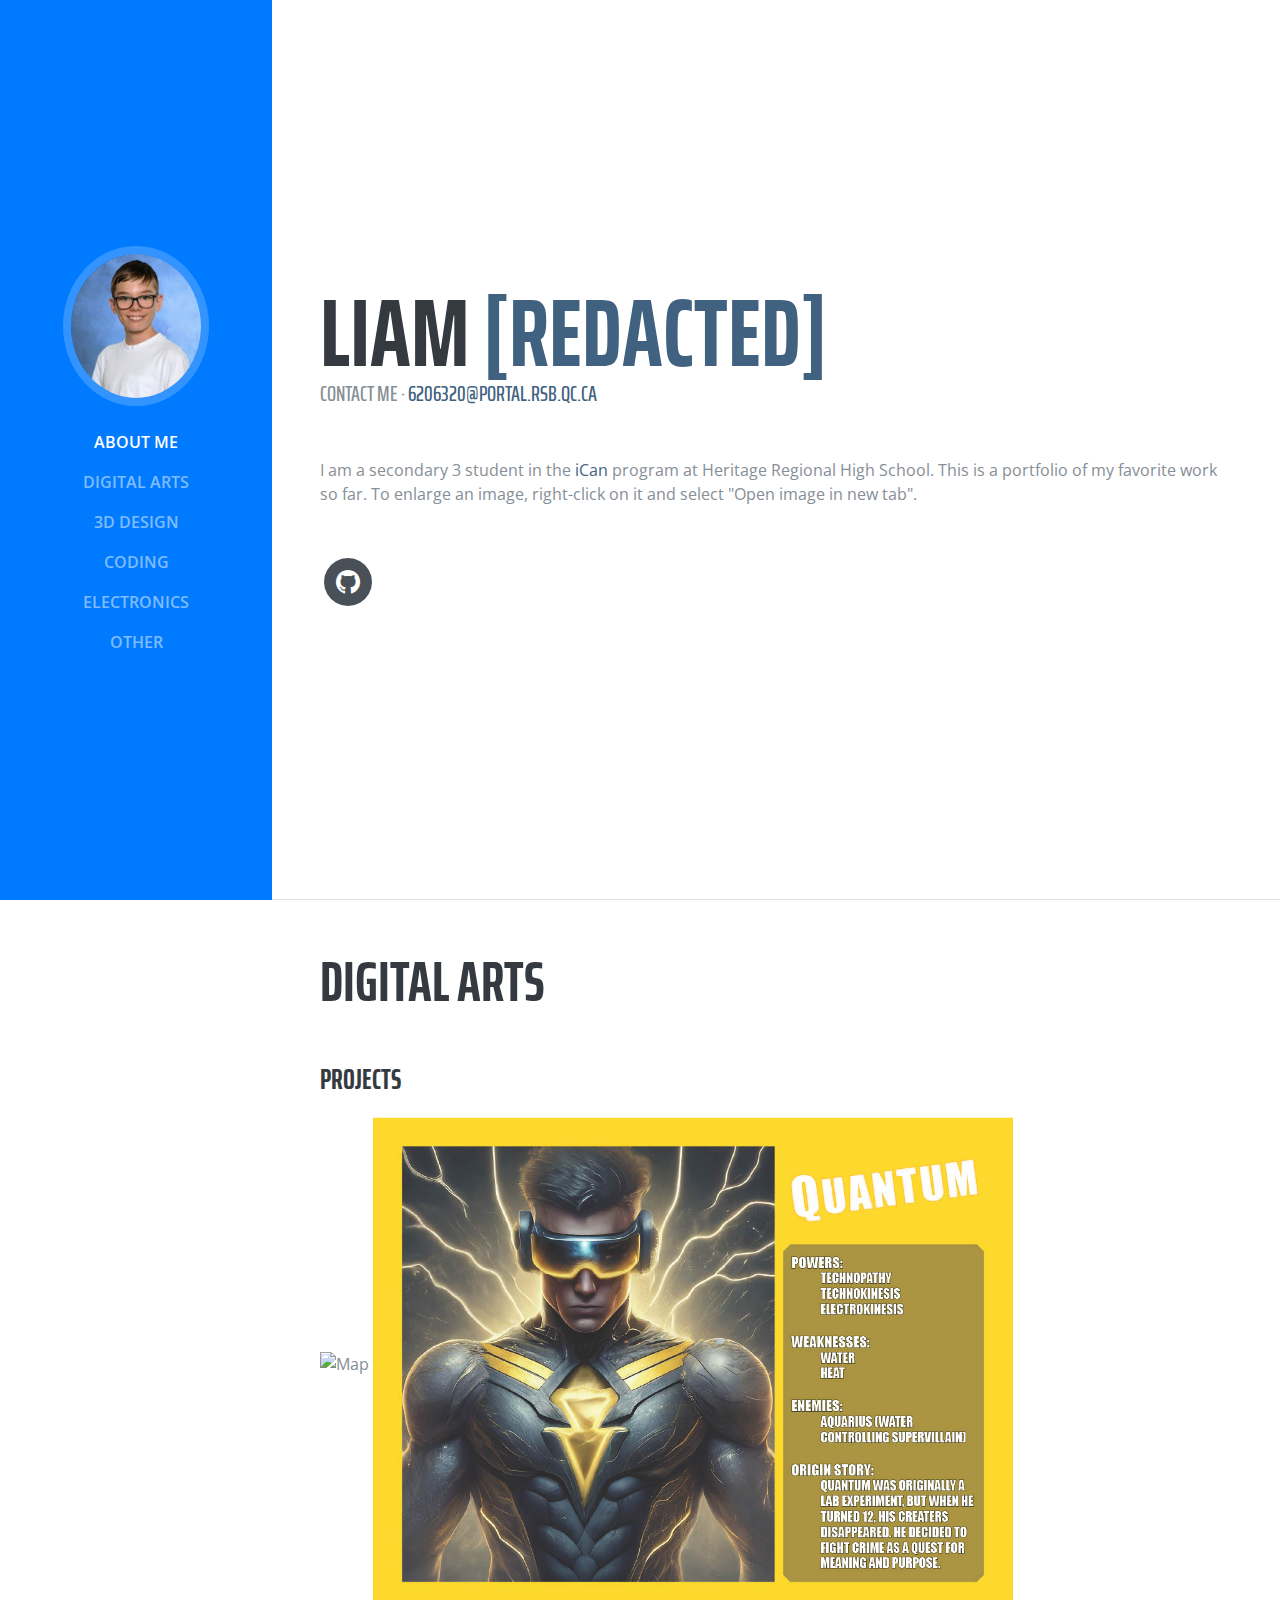
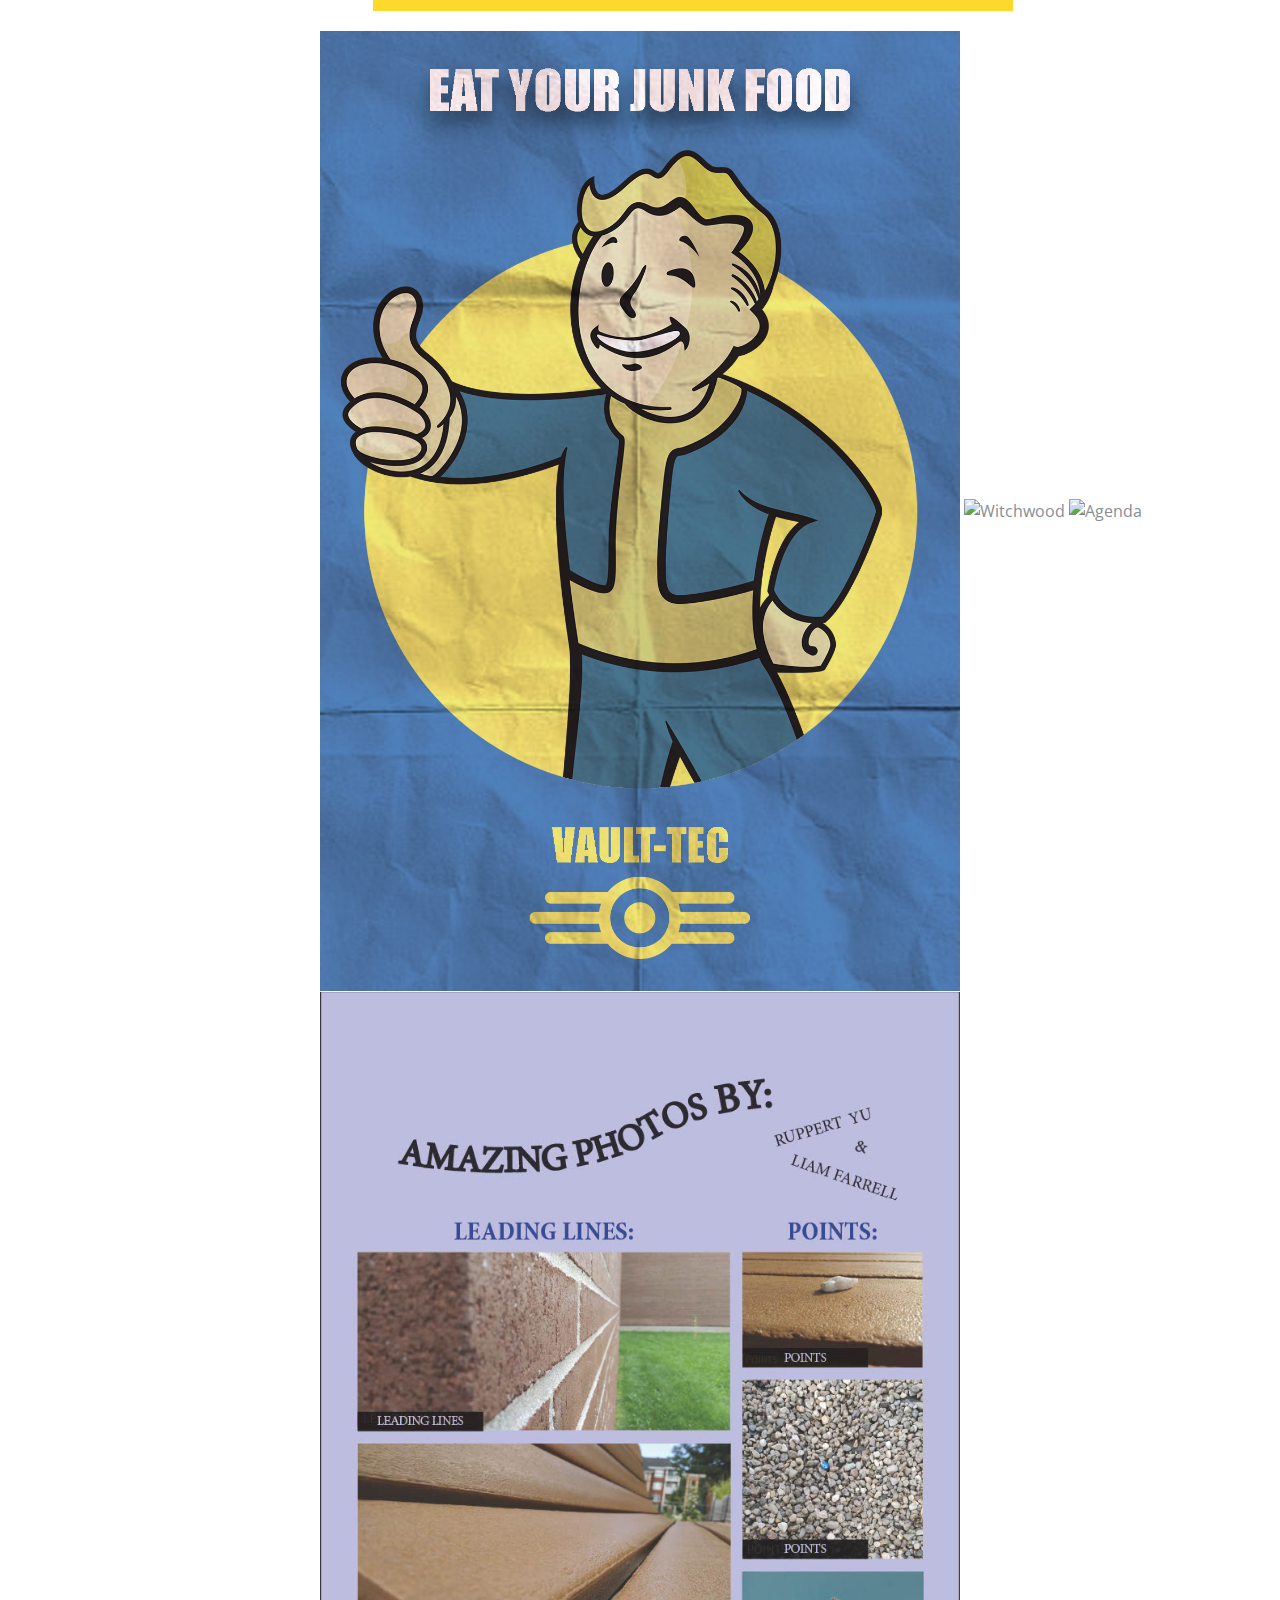
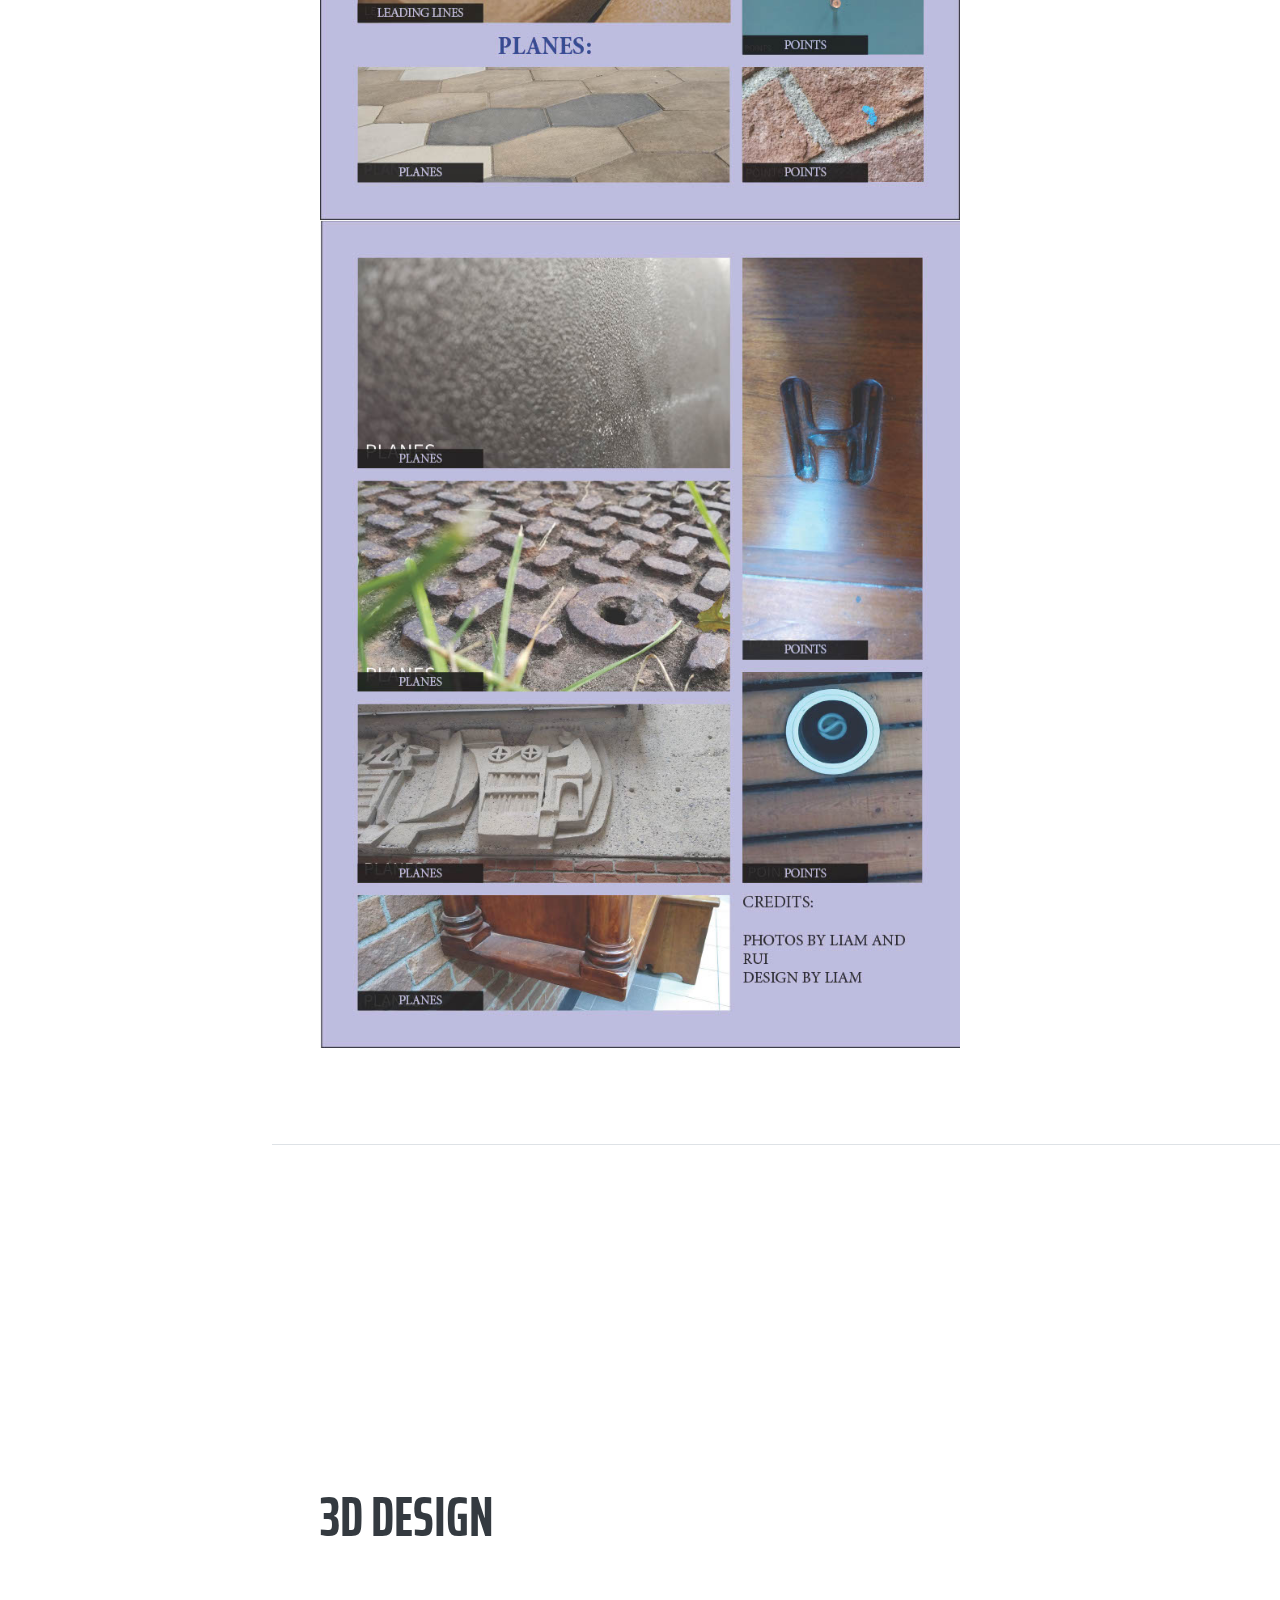
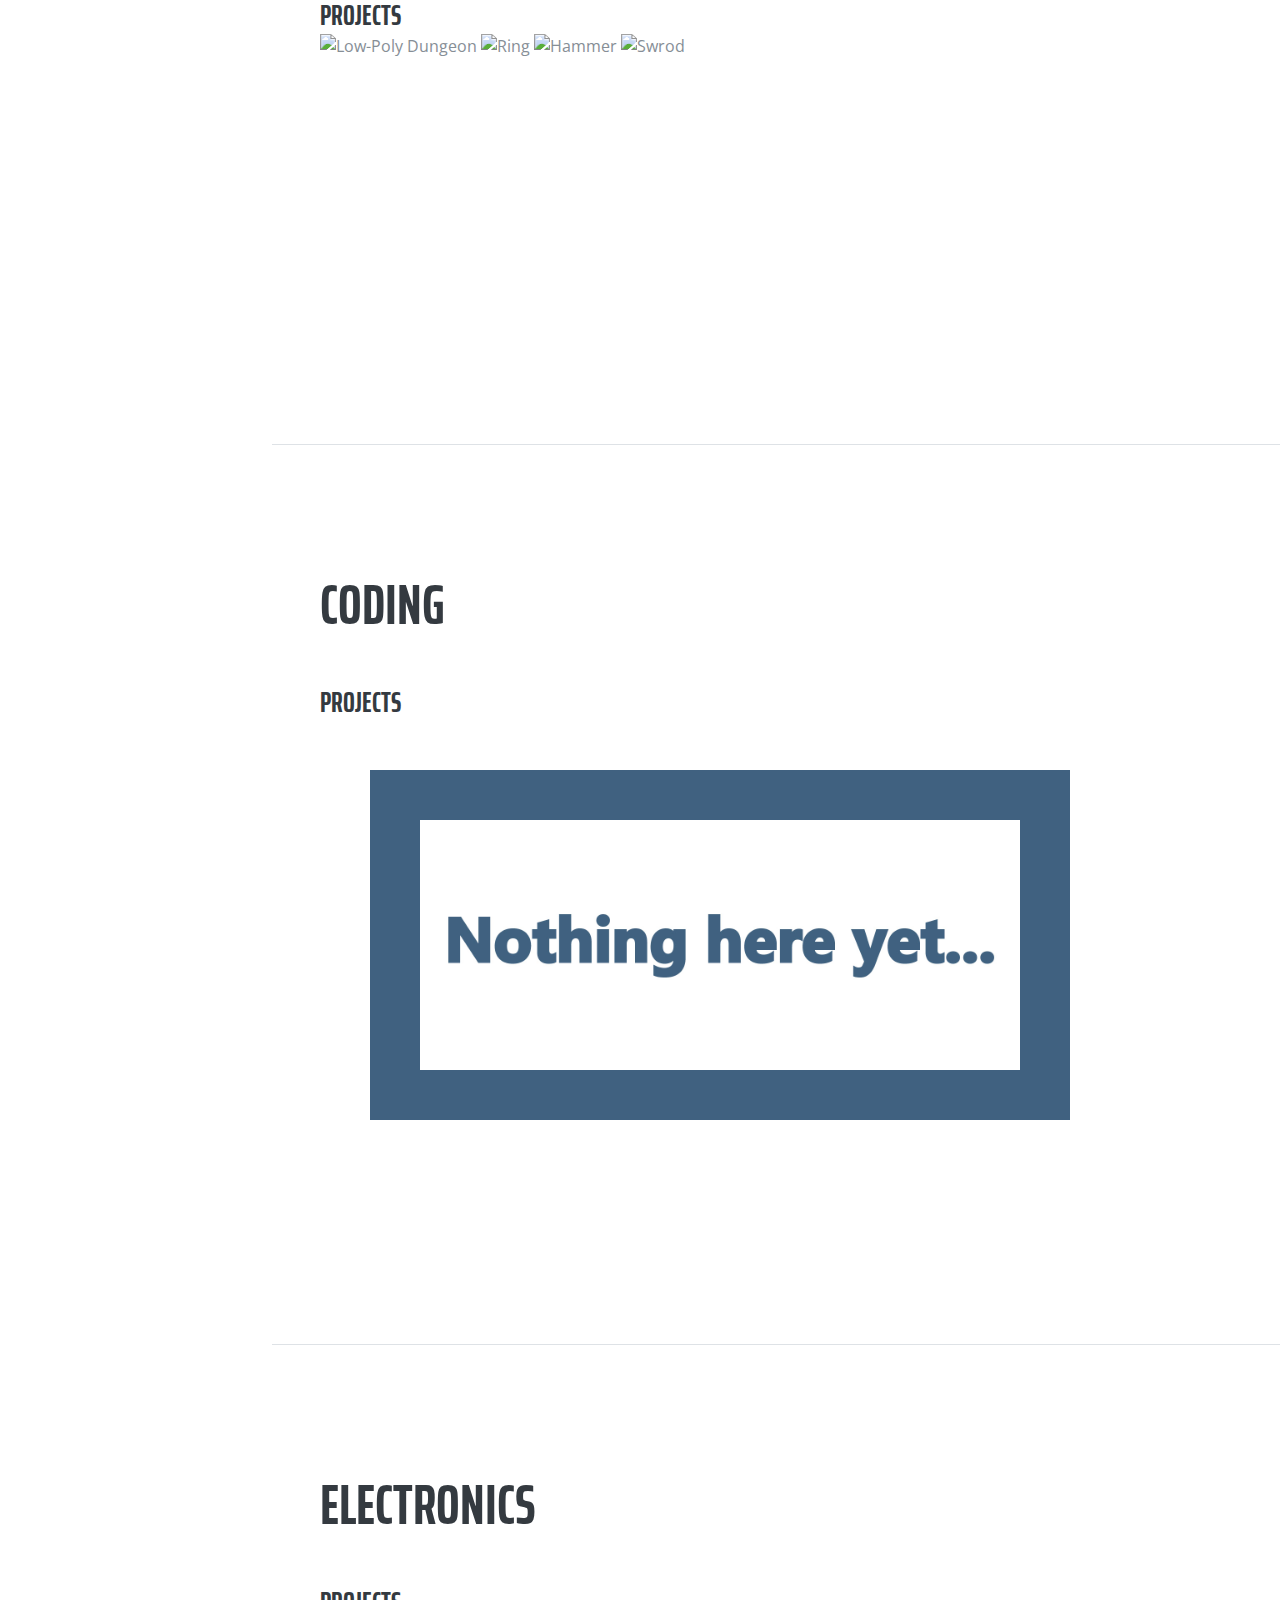
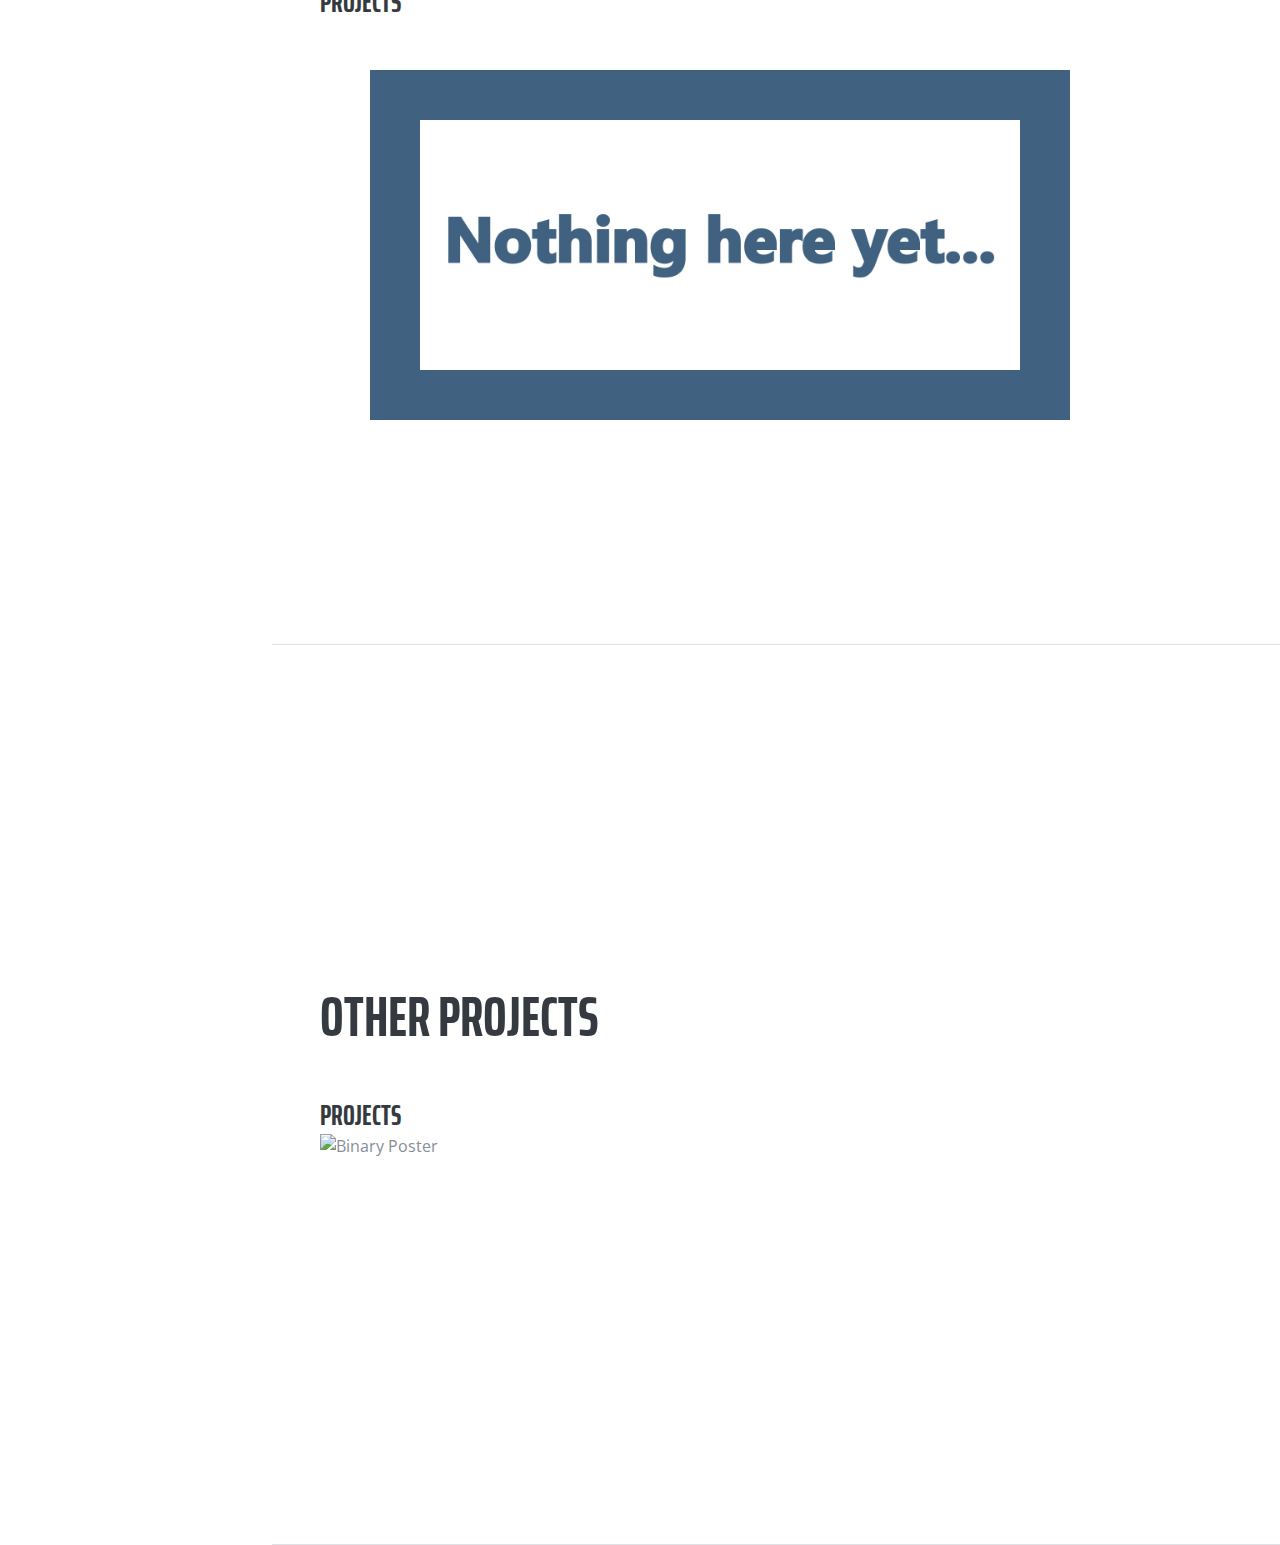
==== indexMobile.html @ 778a35d6 "Add files via upload" ====
<!DOCTYPE html>
<html lang="en">

  <head>

    <meta charset="utf-8">
    <meta name="viewport" content="width=device-width, initial-scale=1, shrink-to-fit=no">
    <meta name="description" content="">
    <meta name="author" content="">

    <title>Liam [REDACTED] iCan ePortfolio</title>

    <!-- Bootstrap core CSS -->
    <link href="vendor/bootstrap/css/bootstrap.min.css" rel="stylesheet">

    <!-- Custom fonts for this template -->
    <link href="https://fonts.googleapis.com/css?family=Saira+Extra+Condensed:100,200,300,400,500,600,700,800,900" rel="stylesheet">
    <link href="https://fonts.googleapis.com/css?family=Open+Sans:300,300i,400,400i,600,600i,700,700i,800,800i" rel="stylesheet">
    <link href="vendor/font-awesome/css/font-awesome.min.css" rel="stylesheet">
    <link href="vendor/devicons/css/devicons.min.css" rel="stylesheet">
    <link href="vendor/simple-line-icons/css/simple-line-icons.css" rel="stylesheet">

    <!-- Custom styles for this template -->
    <link href="css/resume.min.css" rel="stylesheet">

  </head>

  <body id="page-top">

    <nav class="navbar navbar-expand-lg navbar-dark bg-primary fixed-top" id="sideNav">
      <a class="navbar-brand js-scroll-trigger" href="#page-top">
        <span class="d-block d-lg-none">Top ↑</span>
        <span class="d-none d-lg-block">
          <img class="img-fluid img-profile rounded-circle mx-auto mb-2" src="img/profile.jpg" alt="Liam">
        </span>
      </a>
      <button class="navbar-toggler" type="button" data-toggle="collapse" data-target="#navbarSupportedContent" aria-controls="navbarSupportedContent" aria-expanded="false" aria-label="Toggle navigation">
        <span class="navbar-toggler-icon"></span>
      </button>
      <div class="collapse navbar-collapse" id="navbarSupportedContent">
        <ul class="navbar-nav">
          <li class="nav-item">
            <a class="nav-link js-scroll-trigger" href="#about">About Me</a>
          </li>
          <li class="nav-item">
            <a class="nav-link js-scroll-trigger" href="#arts">Digital Arts</a>
          </li>
          <li class="nav-item">
            <a class="nav-link js-scroll-trigger" href="#threedd">3D Design</a>
          </li>
          <li class="nav-item">
            <a class="nav-link js-scroll-trigger" href="#coding">Coding</a>
          </li>
          <li class="nav-item">
            <a class="nav-link js-scroll-trigger" href="#electronics">Electronics</a>
          </li>
          <li class="nav-item">
            <a class="nav-link js-scroll-trigger" href="#other">Other</a>
          </li>
        </ul>
      </div>
    </nav>

    <div class="container-fluid p-0">

      <section class="resume-section p-3 p-lg-5 d-flex d-column" id="about">
        <div class="my-auto">
          <h1 class="mb-0">Liam
            <span class="text-primary">[REDACTED]</span>
          </h1>
          <div class="subheading mb-5">Contact me ·
            <a href="mailto:6206320@portal.rsb.qc.ca">6206320@portal.rsb.qc.ca</a> <!--
             ·
            <a href="mailto:[REDACTED]@gmail.com">[REDACTED]@gmail.com</a> -->
          </div>
          <p class="mb-5">I am a secondary 3 student in the <a href="https://www.hrhs.rsb.qc.ca/academics/programs/ican/">iCan</a> program at Heritage Regional High School.
            This is a portfolio of my favorite work so far. To enlarge an image, right-click on it and select "Open image in new tab".
          </p>
          <ul class="list-inline list-social-icons mb-0">
            <li class="list-inline-item">
              <a href="https://github.com/laf29">
                <span class="fa-stack fa-lg">
                  <i class="fa fa-circle fa-stack-2x"></i>
                  <i class="fa fa-github fa-stack-1x fa-inverse"></i>
                </span>
              </a>
            </li>
          </ul>
        </div>
      </section>




      
      <section class="resume-section p-3 p-lg-5 d-flex flex-column" id="arts">
        <div class="my-auto">
          <h2 class="mb-5">Digital Arts</h2>
          <div class="resume-item d-flex flex-column flex-md-row mb-5">
            <div class="resume-content mr-auto">
              <h3 class="mb-0">Projects</h3>
              <img src="img/da/FANTASY_MAP_1.jpg" alt="Map" style="width:50vw;height:auto;">
              <img src="img/da/QuantumHero.jpg" alt="Hero" style="width:50vw;height:auto;vertical-align:middle;margin:20px 0px;">
              <img src="img/da/Vault_boyposter.jpg" alt="Poster" style="width:50vw;height:auto;">
              <img src="img/da/Witchwood.gif" alt="Witchwood" style="width:50vw;height:auto;">
              <img src="img/da/AgendaLiam.jpg" alt="Agenda" style="width:50vw;height:auto;">
              <img src="img/da/photoSheet.jpg" alt="Photos" style="width:50vw;height:auto;">
              <img src="img/da/photoSheetPart2.jpg" alt="Photos part 2" style="width:50vw;height:auto;">
            </div>
          </div>
        </div>

      </section>



      
      <section class="resume-section p-3 p-lg-5 d-flex flex-column" id="threedd">
        <div class="my-auto">
          <h2 class="mb-5">3D Design</h2>
          <div class="resume-item d-flex flex-column flex-md-row mb-5">
            <div class="resume-content mr-auto">
              <h3 class="mb-0">Projects</h3>
              <img src="img/low_poly_dungeon_final_render_Liam.jpg" alt="Low-Poly Dungeon" style="width:800px;height:auto;">
              <img src="img/WithoutWriting.jpg" alt="Ring" style="width:800px;height:auto;">
              <img src="img/low_poly_hammer_render_final_Liam.jpg" alt="Hammer" style="width:800px;height:auto;">
              <img src="img/low_poly_sword_render_final_Liam.jpg" alt="Swrod" style="width:800px;height:auto;">
            </div>
        </div>
      </section>



      
      <section class="resume-section p-3 p-lg-5 d-flex flex-column" id="coding">
        <div class="my-auto">
          <h2 class="mb-5">Coding</h2>
          <div class="resume-item d-flex flex-column flex-md-row mb-5">
            <div class="resume-content mr-auto">
              <h3 class="mb-0">Projects</h3>
              <img src="img/nothing.jpg" alt="Nothing here yet!" style="width:800px;height:auto;">
            </div>
          </div>
<!--
          <div class="subheading mb-3">Programming Languages Used This Year</div>
          <ul class="list-inline list-icons">
            <li class="list-inline-item">
              <i class="devicons devicons-html5"></i>
            </li>
            <li class="list-inline-item">
              <i class="devicons devicons-css3"></i>
            </li>
            <li class="list-inline-item">
              <i class="devicons devicons-javascript"></i>
            </li>
            <li class="list-inline-item">
              <i class="devicons devicons-jquery"></i>
            </li>
            <li class="list-inline-item">
              <i class="devicons devicons-sass"></i>
            </li>
            <li class="list-inline-item">
              <i class="devicons devicons-less"></i>
            </li>
            <li class="list-inline-item">
              <i class="devicons devicons-bootstrap"></i>
            </li>
            <li class="list-inline-item">
              <i class="devicons devicons-wordpress"></i>
            </li>
            <li class="list-inline-item">
              <i class="devicons devicons-grunt"></i>
            </li>
            <li class="list-inline-item">
              <i class="devicons devicons-gulp"></i>
            </li>
            <li class="list-inline-item">
              <i class="devicons devicons-npm"></i>
            </li>
          </ul>

          <div class="subheading mb-3">Projects/div>
          <ul class="fa-ul mb-0">
            <li>
              <i class="fa-li fa fa-check"></i>
              Mobile-First, Responsive Design</li>
            <li>
              <i class="fa-li fa fa-check"></i>
              Cross Browser Testing &amp; Debugging</li>
            <li>
              <i class="fa-li fa fa-check"></i>
              Cross Functional Teams</li>
            <li>
              <i class="fa-li fa fa-check"></i>
              Agile Development &amp; Scrum</li>
          </ul> -->
        </div>
      </section>



      
      <section class="resume-section p-3 p-lg-5 d-flex flex-column" id="electronics">
        <div class="my-auto">
          <h2 class="mb-5">Electronics</h2>
          <div class="resume-item d-flex flex-column flex-md-row mb-5">
            <div class="resume-content mr-auto">
              <h3 class="mb-0">Projects</h3>
              <img src="img/nothing.jpg" alt="Nothing here yet!" style="width:800px;height:auto;">
            </div>
          </div>
        </div>
      </section>



      
      <section class="resume-section p-3 p-lg-5 d-flex flex-column" id="other">
        <div class="my-auto">
          <h2 class="mb-5">Other Projects</h2>
          <div class="resume-item d-flex flex-column flex-md-row mb-5">
            <div class="resume-content mr-auto">
              <h3 class="mb-0">Projects</h3>
              <img src="img/ASCIIandBINARY.jpg" alt="Binary Poster" style="width:800px;height:auto;">
            </div>
          </div>
          <!-- <ul class="fa-ul mb-0">
            <li>
              <i class="fa-li fa fa-trophy text-warning"></i>
              Google Analytics Certified Developer</li>
            <li>
              <i class="fa-li fa fa-trophy text-warning"></i>
              Mobile Web Specialist - Google Certification</li>
            <li>
              <i class="fa-li fa fa-trophy text-warning"></i>
              1<sup>st</sup>
              Place - University of Colorado Boulder - Emerging Tech Competition 2009</li>
            <li>
              <i class="fa-li fa fa-trophy text-warning"></i>
              1<sup>st</sup>
              Place - University of Colorado Boulder - Adobe Creative Jam 2008 (UI Design Category)</li>
            <li>
              <i class="fa-li fa fa-trophy text-warning"></i>
              2<sup>nd</sup>
              Place - University of Colorado Boulder - Emerging Tech Competition 2008</li>
            <li>
            <li>
              <i class="fa-li fa fa-trophy text-warning"></i>
              1<sup>st</sup>
              Place - James Buchanan High School - Hackathon 2006</li>
            <li>
              <i class="fa-li fa fa-trophy text-warning"></i>
              3<sup>rd</sup>
              Place - James Buchanan High School - Hackathon 2005</li>
          </ul>-->
        </div>
      </section>

    </div>

    <!-- Bootstrap core JavaScript -->
    <script src="vendor/jquery/jquery.min.js"></script>
    <script src="vendor/bootstrap/js/bootstrap.bundle.min.js"></script>

    <!-- Plugin JavaScript -->
    <script src="vendor/jquery-easing/jquery.easing.min.js"></script>

    <!-- Custom scripts for this template -->
    <script src="js/resume.min.js"></script>

  </body>

</html>
---- vendor/devicons/css/devicons.min.css ----
/*!
 *  Devicons 1.8.0 made by Theodore Vorillas / http://vorillaz.com 
 */
@font-face{font-family:devicons;src:url(../fonts/devicons.eot?xqxft6);src:url(../fonts/devicons.eot?#iefixxqxft6) format("embedded-opentype"),url(../fonts/devicons.woff?xqxft6) format("woff"),url(../fonts/devicons.ttf?xqxft6) format("truetype"),url(../fonts/devicons.svg?xqxft6#devicons) format("svg");font-weight:400;font-style:normal}.devicons{font-family:devicons;speak:none;font-style:normal;font-weight:400;font-variant:normal;text-transform:none;line-height:1;-webkit-font-smoothing:antialiased;-moz-osx-font-smoothing:grayscale}.devicons-git:before{content:"\e602"}.devicons-git_compare:before{content:"\e628"}.devicons-git_branch:before{content:"\e625"}.devicons-git_commit:before{content:"\e629"}.devicons-git_pull_request:before{content:"\e626"}.devicons-git_merge:before{content:"\e627"}.devicons-bitbucket:before{content:"\e603"}.devicons-github_alt:before{content:"\e608"}.devicons-github_badge:before{content:"\e609"}.devicons-github:before{content:"\e60a"}.devicons-github_full:before{content:"\e617"}.devicons-java:before{content:"\e638"}.devicons-ruby:before{content:"\e639"}.devicons-scala:before{content:"\e637"}.devicons-python:before{content:"\e63c"}.devicons-go:before{content:"\e624"}.devicons-ruby_on_rails:before{content:"\e63b"}.devicons-django:before{content:"\e61d"}.devicons-markdown:before{content:"\e63e"}.devicons-php:before{content:"\e63d"}.devicons-mysql:before{content:"\e604"}.devicons-streamline:before{content:"\e605"}.devicons-database:before{content:"\e606"}.devicons-laravel:before{content:"\e63f"}.devicons-javascript:before{content:"\e64e"}.devicons-angular:before{content:"\e653"}.devicons-backbone:before{content:"\e652"}.devicons-coffeescript:before{content:"\e651"}.devicons-jquery:before{content:"\e650"}.devicons-modernizr:before{content:"\e620"}.devicons-jquery_ui:before{content:"\e654"}.devicons-ember:before{content:"\e61b"}.devicons-dojo:before{content:"\e61c"}.devicons-nodejs:before{content:"\e619"}.devicons-nodejs_small:before{content:"\e618"}.devicons-javascript_shield:before{content:"\e64f"}.devicons-bootstrap:before{content:"\e647"}.devicons-sass:before{content:"\e64b"}.devicons-css3_full:before{content:"\e64a"}.devicons-css3:before{content:"\e649"}.devicons-html5:before{content:"\e636"}.devicons-html5_multimedia:before{content:"\e632"}.devicons-html5_device_access:before{content:"\e633"}.devicons-html5_3d_effects:before{content:"\e635"}.devicons-html5_connectivity:before{content:"\e634"}.devicons-ghost_small:before{content:"\e614"}.devicons-ghost:before{content:"\e61f"}.devicons-magento:before{content:"\e640"}.devicons-joomla:before{content:"\e641"}.devicons-jekyll_small:before{content:"\e60d"}.devicons-drupal:before{content:"\e642"}.devicons-wordpress:before{content:"\e60b"}.devicons-grunt:before{content:"\e64c"}.devicons-bower:before{content:"\e64d"}.devicons-npm:before{content:"\e61e"}.devicons-yahoo_small:before{content:"\e62b"}.devicons-yahoo:before{content:"\e615"}.devicons-bing_small:before{content:"\e600"}.devicons-windows:before{content:"\e60f"}.devicons-linux:before{content:"\e612"}.devicons-ubuntu:before{content:"\e63a"}.devicons-android:before{content:"\e60e"}.devicons-apple:before{content:"\e611"}.devicons-appstore:before{content:"\e613"}.devicons-phonegap:before{content:"\e630"}.devicons-blackberry:before{content:"\e623"}.devicons-stackoverflow:before{content:"\e610"}.devicons-techcrunch:before{content:"\e62c"}.devicons-codrops:before{content:"\e62f"}.devicons-css_tricks:before{content:"\e601"}.devicons-smashing_magazine:before{content:"\e62d"}.devicons-netmagazine:before{content:"\e62e"}.devicons-codepen:before{content:"\e616"}.devicons-cssdeck:before{content:"\e62a"}.devicons-hackernews:before{content:"\e61a"}.devicons-dropbox:before{content:"\e607"}.devicons-google_drive:before{content:"\e631"}.devicons-visualstudio:before{content:"\e60c"}.devicons-unity_small:before{content:"\e621"}.devicons-raspberry_pi:before{content:"\e622"}.devicons-chrome:before{content:"\e643"}.devicons-ie:before{content:"\e644"}.devicons-firefox:before{content:"\e645"}.devicons-opera:before{content:"\e646"}.devicons-safari:before{content:"\e648"}.devicons-swift:before{content:"\e655"}.devicons-symfony:before{content:"\e656"}.devicons-symfony_badge:before{content:"\e657"}.devicons-less:before{content:"\e658"}.devicons-stylus:before{content:"\e659"}.devicons-trello:before{content:"\e65a"}.devicons-atlassian:before{content:"\e65b"}.devicons-jira:before{content:"\e65c"}.devicons-envato:before{content:"\e65d"}.devicons-snap_svg:before{content:"\e65e"}.devicons-raphael:before{content:"\e65f"}.devicons-google_analytics:before{content:"\e660"}.devicons-compass:before{content:"\e661"}.devicons-onedrive:before{content:"\e662"}.devicons-gulp:before{content:"\e663"}.devicons-atom:before{content:"\e664"}.devicons-cisco:before{content:"\e665"}.devicons-nancy:before{content:"\e666"}.devicons-clojure:before{content:"\e668"}.devicons-clojure_alt:before{content:"\e66a"}.devicons-perl:before{content:"\e669"}.devicons-celluloid:before{content:"\e66b"}.devicons-w3c:before{content:"\e66c"}.devicons-redis:before{content:"\e66d"}.devicons-postgresql:before{content:"\e66e"}.devicons-webplatform:before{content:"\e66f"}.devicons-jenkins:before{content:"\e667"}.devicons-requirejs:before{content:"\e670"}.devicons-opensource:before{content:"\e671"}.devicons-typo3:before{content:"\e672"}.devicons-uikit:before{content:"\e673"}.devicons-doctrine:before{content:"\e674"}.devicons-groovy:before{content:"\e675"}.devicons-nginx:before{content:"\e676"}.devicons-haskell:before{content:"\e677"}.devicons-zend:before{content:"\e678"}.devicons-gnu:before{content:"\e679"}.devicons-yeoman:before{content:"\e67a"}.devicons-heroku:before{content:"\e67b"}.devicons-debian:before{content:"\e67d"}.devicons-travis:before{content:"\e67e"}.devicons-dotnet:before{content:"\e67f"}.devicons-codeigniter:before{content:"\e680"}.devicons-javascript_badge:before{content:"\e681"}.devicons-yii:before{content:"\e682"}.devicons-msql_server:before{content:"\e67c"}.devicons-composer:before{content:"\e683"}.devicons-krakenjs_badge:before{content:"\e684"}.devicons-krakenjs:before{content:"\e685"}.devicons-mozilla:before{content:"\e686"}.devicons-firebase:before{content:"\e687"}.devicons-sizzlejs:before{content:"\e688"}.devicons-creativecommons:before{content:"\e689"}.devicons-creativecommons_badge:before{content:"\e68a"}.devicons-mitlicence:before{content:"\e68b"}.devicons-senchatouch:before{content:"\e68c"}.devicons-bugsense:before{content:"\e68d"}.devicons-extjs:before{content:"\e68e"}.devicons-mootools_badge:before{content:"\e68f"}.devicons-mootools:before{content:"\e690"}.devicons-ruby_rough:before{content:"\e691"}.devicons-komodo:before{content:"\e692"}.devicons-coda:before{content:"\e693"}.devicons-bintray:before{content:"\e694"}.devicons-terminal:before{content:"\e695"}.devicons-code:before{content:"\e696"}.devicons-responsive:before{content:"\e697"}.devicons-dart:before{content:"\e698"}.devicons-aptana:before{content:"\e699"}.devicons-mailchimp:before{content:"\e69a"}.devicons-netbeans:before{content:"\e69b"}.devicons-dreamweaver:before{content:"\e69c"}.devicons-brackets:before{content:"\e69d"}.devicons-eclipse:before{content:"\e69e"}.devicons-cloud9:before{content:"\e69f"}.devicons-scrum:before{content:"\e6a0"}.devicons-prolog:before{content:"\e6a1"}.devicons-terminal_badge:before{content:"\e6a2"}.devicons-code_badge:before{content:"\e6a3"}.devicons-mongodb:before{content:"\e6a4"}.devicons-meteor:before{content:"\e6a5"}.devicons-meteorfull:before{content:"\e6a6"}.devicons-fsharp:before{content:"\e6a7"}.devicons-rust:before{content:"\e6a8"}.devicons-ionic:before{content:"\e6a9"}.devicons-sublime:before{content:"\e6aa"}.devicons-appcelerator:before{content:"\e6ab"}.devicons-asterisk:before{content:"\e6ac"}.devicons-aws:before{content:"\e6ad"}.devicons-digital-ocean:before{content:"\e6ae"}.devicons-dlang:before{content:"\e6af"}.devicons-docker:before{content:"\e6b0"}.devicons-erlang:before{content:"\e6b1"}.devicons-google-cloud-platform:before{content:"\e6b2"}.devicons-grails:before{content:"\e6b3"}.devicons-illustrator:before{content:"\e6b4"}.devicons-intellij:before{content:"\e6b5"}.devicons-materializecss:before{content:"\e6b6"}.devicons-openshift:before{content:"\e6b7"}.devicons-photoshop:before{content:"\e6b8"}.devicons-rackspace:before{content:"\e6b9"}.devicons-react:before{content:"\e6ba"}.devicons-redhat:before{content:"\e6bb"}.devicons-scriptcs:before{content:"\e6bc"}.devicons-sqllite:before{content:"\e6c4"}.devicons-vim:before{content:"\e6c5"}
---- vendor/simple-line-icons/css/simple-line-icons.css ----
@font-face {
  font-family: 'simple-line-icons';
  src: url('../fonts/Simple-Line-Icons.eot?v=2.4.0');
  src: url('../fonts/Simple-Line-Icons.eot?v=2.4.0#iefix') format('embedded-opentype'), url('../fonts/Simple-Line-Icons.woff2?v=2.4.0') format('woff2'), url('../fonts/Simple-Line-Icons.ttf?v=2.4.0') format('truetype'), url('../fonts/Simple-Line-Icons.woff?v=2.4.0') format('woff'), url('../fonts/Simple-Line-Icons.svg?v=2.4.0#simple-line-icons') format('svg');
  font-weight: normal;
  font-style: normal;
}
/*
 Use the following CSS code if you want to have a class per icon.
 Instead of a list of all class selectors, you can use the generic [class*="icon-"] selector, but it's slower:
*/
.icon-user,
.icon-people,
.icon-user-female,
.icon-user-follow,
.icon-user-following,
.icon-user-unfollow,
.icon-login,
.icon-logout,
.icon-emotsmile,
.icon-phone,
.icon-call-end,
.icon-call-in,
.icon-call-out,
.icon-map,
.icon-location-pin,
.icon-direction,
.icon-directions,
.icon-compass,
.icon-layers,
.icon-menu,
.icon-list,
.icon-options-vertical,
.icon-options,
.icon-arrow-down,
.icon-arrow-left,
.icon-arrow-right,
.icon-arrow-up,
.icon-arrow-up-circle,
.icon-arrow-left-circle,
.icon-arrow-right-circle,
.icon-arrow-down-circle,
.icon-check,
.icon-clock,
.icon-plus,
.icon-minus,
.icon-close,
.icon-event,
.icon-exclamation,
.icon-organization,
.icon-trophy,
.icon-screen-smartphone,
.icon-screen-desktop,
.icon-plane,
.icon-notebook,
.icon-mustache,
.icon-mouse,
.icon-magnet,
.icon-energy,
.icon-disc,
.icon-cursor,
.icon-cursor-move,
.icon-crop,
.icon-chemistry,
.icon-speedometer,
.icon-shield,
.icon-screen-tablet,
.icon-magic-wand,
.icon-hourglass,
.icon-graduation,
.icon-ghost,
.icon-game-controller,
.icon-fire,
.icon-eyeglass,
.icon-envelope-open,
.icon-envelope-letter,
.icon-bell,
.icon-badge,
.icon-anchor,
.icon-wallet,
.icon-vector,
.icon-speech,
.icon-puzzle,
.icon-printer,
.icon-present,
.icon-playlist,
.icon-pin,
.icon-picture,
.icon-handbag,
.icon-globe-alt,
.icon-globe,
.icon-folder-alt,
.icon-folder,
.icon-film,
.icon-feed,
.icon-drop,
.icon-drawer,
.icon-docs,
.icon-doc,
.icon-diamond,
.icon-cup,
.icon-calculator,
.icon-bubbles,
.icon-briefcase,
.icon-book-open,
.icon-basket-loaded,
.icon-basket,
.icon-bag,
.icon-action-undo,
.icon-action-redo,
.icon-wrench,
.icon-umbrella,
.icon-trash,
.icon-tag,
.icon-support,
.icon-frame,
.icon-size-fullscreen,
.icon-size-actual,
.icon-shuffle,
.icon-share-alt,
.icon-share,
.icon-rocket,
.icon-question,
.icon-pie-chart,
.icon-pencil,
.icon-note,
.icon-loop,
.icon-home,
.icon-grid,
.icon-graph,
.icon-microphone,
.icon-music-tone-alt,
.icon-music-tone,
.icon-earphones-alt,
.icon-earphones,
.icon-equalizer,
.icon-like,
.icon-dislike,
.icon-control-start,
.icon-control-rewind,
.icon-control-play,
.icon-control-pause,
.icon-control-forward,
.icon-control-end,
.icon-volume-1,
.icon-volume-2,
.icon-volume-off,
.icon-calendar,
.icon-bulb,
.icon-chart,
.icon-ban,
.icon-bubble,
.icon-camrecorder,
.icon-camera,
.icon-cloud-download,
.icon-cloud-upload,
.icon-envelope,
.icon-eye,
.icon-flag,
.icon-heart,
.icon-info,
.icon-key,
.icon-link,
.icon-lock,
.icon-lock-open,
.icon-magnifier,
.icon-magnifier-add,
.icon-magnifier-remove,
.icon-paper-clip,
.icon-paper-plane,
.icon-power,
.icon-refresh,
.icon-reload,
.icon-settings,
.icon-star,
.icon-symbol-female,
.icon-symbol-male,
.icon-target,
.icon-credit-card,
.icon-paypal,
.icon-social-tumblr,
.icon-social-twitter,
.icon-social-facebook,
.icon-social-instagram,
.icon-social-linkedin,
.icon-social-pinterest,
.icon-social-github,
.icon-social-google,
.icon-social-reddit,
.icon-social-skype,
.icon-social-dribbble,
.icon-social-behance,
.icon-social-foursqare,
.icon-social-soundcloud,
.icon-social-spotify,
.icon-social-stumbleupon,
.icon-social-youtube,
.icon-social-dropbox,
.icon-social-vkontakte,
.icon-social-steam {
  font-family: 'simple-line-icons';
  speak: none;
  font-style: normal;
  font-weight: normal;
  font-variant: normal;
  text-transform: none;
  line-height: 1;
  /* Better Font Rendering =========== */
  -webkit-font-smoothing: antialiased;
  -moz-osx-font-smoothing: grayscale;
}
.icon-user:before {
  content: "\e005";
}
.icon-people:before {
  content: "\e001";
}
.icon-user-female:before {
  content: "\e000";
}
.icon-user-follow:before {
  content: "\e002";
}
.icon-user-following:before {
  content: "\e003";
}
.icon-user-unfollow:before {
  content: "\e004";
}
.icon-login:before {
  content: "\e066";
}
.icon-logout:before {
  content: "\e065";
}
.icon-emotsmile:before {
  content: "\e021";
}
.icon-phone:before {
  content: "\e600";
}
.icon-call-end:before {
  content: "\e048";
}
.icon-call-in:before {
  content: "\e047";
}
.icon-call-out:before {
  content: "\e046";
}
.icon-map:before {
  content: "\e033";
}
.icon-location-pin:before {
  content: "\e096";
}
.icon-direction:before {
  content: "\e042";
}
.icon-directions:before {
  content: "\e041";
}
.icon-compass:before {
  content: "\e045";
}
.icon-layers:before {
  content: "\e034";
}
.icon-menu:before {
  content: "\e601";
}
.icon-list:before {
  content: "\e067";
}
.icon-options-vertical:before {
  content: "\e602";
}
.icon-options:before {
  content: "\e603";
}
.icon-arrow-down:before {
  content: "\e604";
}
.icon-arrow-left:before {
  content: "\e605";
}
.icon-arrow-right:before {
  content: "\e606";
}
.icon-arrow-up:before {
  content: "\e607";
}
.icon-arrow-up-circle:before {
  content: "\e078";
}
.icon-arrow-left-circle:before {
  content: "\e07a";
}
.icon-arrow-right-circle:before {
  content: "\e079";
}
.icon-arrow-down-circle:before {
  content: "\e07b";
}
.icon-check:before {
  content: "\e080";
}
.icon-clock:before {
  content: "\e081";
}
.icon-plus:before {
  content: "\e095";
}
.icon-minus:before {
  content: "\e615";
}
.icon-close:before {
  content: "\e082";
}
.icon-event:before {
  content: "\e619";
}
.icon-exclamation:before {
  content: "\e617";
}
.icon-organization:before {
  content: "\e616";
}
.icon-trophy:before {
  content: "\e006";
}
.icon-screen-smartphone:before {
  content: "\e010";
}
.icon-screen-desktop:before {
  content: "\e011";
}
.icon-plane:before {
  content: "\e012";
}
.icon-notebook:before {
  content: "\e013";
}
.icon-mustache:before {
  content: "\e014";
}
.icon-mouse:before {
  content: "\e015";
}
.icon-magnet:before {
  content: "\e016";
}
.icon-energy:before {
  content: "\e020";
}
.icon-disc:before {
  content: "\e022";
}
.icon-cursor:before {
  content: "\e06e";
}
.icon-cursor-move:before {
  content: "\e023";
}
.icon-crop:before {
  content: "\e024";
}
.icon-chemistry:before {
  content: "\e026";
}
.icon-speedometer:before {
  content: "\e007";
}
.icon-shield:before {
  content: "\e00e";
}
.icon-screen-tablet:before {
  content: "\e00f";
}
.icon-magic-wand:before {
  content: "\e017";
}
.icon-hourglass:before {
  content: "\e018";
}
.icon-graduation:before {
  content: "\e019";
}
.icon-ghost:before {
  content: "\e01a";
}
.icon-game-controller:before {
  content: "\e01b";
}
.icon-fire:before {
  content: "\e01c";
}
.icon-eyeglass:before {
  content: "\e01d";
}
.icon-envelope-open:before {
  content: "\e01e";
}
.icon-envelope-letter:before {
  content: "\e01f";
}
.icon-bell:before {
  content: "\e027";
}
.icon-badge:before {
  content: "\e028";
}
.icon-anchor:before {
  content: "\e029";
}
.icon-wallet:before {
  content: "\e02a";
}
.icon-vector:before {
  content: "\e02b";
}
.icon-speech:before {
  content: "\e02c";
}
.icon-puzzle:before {
  content: "\e02d";
}
.icon-printer:before {
  content: "\e02e";
}
.icon-present:before {
  content: "\e02f";
}
.icon-playlist:before {
  content: "\e030";
}
.icon-pin:before {
  content: "\e031";
}
.icon-picture:before {
  content: "\e032";
}
.icon-handbag:before {
  content: "\e035";
}
.icon-globe-alt:before {
  content: "\e036";
}
.icon-globe:before {
  content: "\e037";
}
.icon-folder-alt:before {
  content: "\e039";
}
.icon-folder:before {
  content: "\e089";
}
.icon-film:before {
  content: "\e03a";
}
.icon-feed:before {
  content: "\e03b";
}
.icon-drop:before {
  content: "\e03e";
}
.icon-drawer:before {
  content: "\e03f";
}
.icon-docs:before {
  content: "\e040";
}
.icon-doc:before {
  content: "\e085";
}
.icon-diamond:before {
  content: "\e043";
}
.icon-cup:before {
  content: "\e044";
}
.icon-calculator:before {
  content: "\e049";
}
.icon-bubbles:before {
  content: "\e04a";
}
.icon-briefcase:before {
  content: "\e04b";
}
.icon-book-open:before {
  content: "\e04c";
}
.icon-basket-loaded:before {
  content: "\e04d";
}
.icon-basket:before {
  content: "\e04e";
}
.icon-bag:before {
  content: "\e04f";
}
.icon-action-undo:before {
  content: "\e050";
}
.icon-action-redo:before {
  content: "\e051";
}
.icon-wrench:before {
  content: "\e052";
}
.icon-umbrella:before {
  content: "\e053";
}
.icon-trash:before {
  content: "\e054";
}
.icon-tag:before {
  content: "\e055";
}
.icon-support:before {
  content: "\e056";
}
.icon-frame:before {
  content: "\e038";
}
.icon-size-fullscreen:before {
  content: "\e057";
}
.icon-size-actual:before {
  content: "\e058";
}
.icon-shuffle:before {
  content: "\e059";
}
.icon-share-alt:before {
  content: "\e05a";
}
.icon-share:before {
  content: "\e05b";
}
.icon-rocket:before {
  content: "\e05c";
}
.icon-question:before {
  content: "\e05d";
}
.icon-pie-chart:before {
  content: "\e05e";
}
.icon-pencil:before {
  content: "\e05f";
}
.icon-note:before {
  content: "\e060";
}
.icon-loop:before {
  content: "\e064";
}
.icon-home:before {
  content: "\e069";
}
.icon-grid:before {
  content: "\e06a";
}
.icon-graph:before {
  content: "\e06b";
}
.icon-microphone:before {
  content: "\e063";
}
.icon-music-tone-alt:before {
  content: "\e061";
}
.icon-music-tone:before {
  content: "\e062";
}
.icon-earphones-alt:before {
  content: "\e03c";
}
.icon-earphones:before {
  content: "\e03d";
}
.icon-equalizer:before {
  content: "\e06c";
}
.icon-like:before {
  content: "\e068";
}
.icon-dislike:before {
  content: "\e06d";
}
.icon-control-start:before {
  content: "\e06f";
}
.icon-control-rewind:before {
  content: "\e070";
}
.icon-control-play:before {
  content: "\e071";
}
.icon-control-pause:before {
  content: "\e072";
}
.icon-control-forward:before {
  content: "\e073";
}
.icon-control-end:before {
  content: "\e074";
}
.icon-volume-1:before {
  content: "\e09f";
}
.icon-volume-2:before {
  content: "\e0a0";
}
.icon-volume-off:before {
  content: "\e0a1";
}
.icon-calendar:before {
  content: "\e075";
}
.icon-bulb:before {
  content: "\e076";
}
.icon-chart:before {
  content: "\e077";
}
.icon-ban:before {
  content: "\e07c";
}
.icon-bubble:before {
  content: "\e07d";
}
.icon-camrecorder:before {
  content: "\e07e";
}
.icon-camera:before {
  content: "\e07f";
}
.icon-cloud-download:before {
  content: "\e083";
}
.icon-cloud-upload:before {
  content: "\e084";
}
.icon-envelope:before {
  content: "\e086";
}
.icon-eye:before {
  content: "\e087";
}
.icon-flag:before {
  content: "\e088";
}
.icon-heart:before {
  content: "\e08a";
}
.icon-info:before {
  content: "\e08b";
}
.icon-key:before {
  content: "\e08c";
}
.icon-link:before {
  content: "\e08d";
}
.icon-lock:before {
  content: "\e08e";
}
.icon-lock-open:before {
  content: "\e08f";
}
.icon-magnifier:before {
  content: "\e090";
}
.icon-magnifier-add:before {
  content: "\e091";
}
.icon-magnifier-remove:before {
  content: "\e092";
}
.icon-paper-clip:before {
  content: "\e093";
}
.icon-paper-plane:before {
  content: "\e094";
}
.icon-power:before {
  content: "\e097";
}
.icon-refresh:before {
  content: "\e098";
}
.icon-reload:before {
  content: "\e099";
}
.icon-settings:before {
  content: "\e09a";
}
.icon-star:before {
  content: "\e09b";
}
.icon-symbol-female:before {
  content: "\e09c";
}
.icon-symbol-male:before {
  content: "\e09d";
}
.icon-target:before {
  content: "\e09e";
}
.icon-credit-card:before {
  content: "\e025";
}
.icon-paypal:before {
  content: "\e608";
}
.icon-social-tumblr:before {
  content: "\e00a";
}
.icon-social-twitter:before {
  content: "\e009";
}
.icon-social-facebook:before {
  content: "\e00b";
}
.icon-social-instagram:before {
  content: "\e609";
}
.icon-social-linkedin:before {
  content: "\e60a";
}
.icon-social-pinterest:before {
  content: "\e60b";
}
.icon-social-github:before {
  content: "\e60c";
}
.icon-social-google:before {
  content: "\e60d";
}
.icon-social-reddit:before {
  content: "\e60e";
}
.icon-social-skype:before {
  content: "\e60f";
}
.icon-social-dribbble:before {
  content: "\e00d";
}
.icon-social-behance:before {
  content: "\e610";
}
.icon-social-foursqare:before {
  content: "\e611";
}
.icon-social-soundcloud:before {
  content: "\e612";
}
.icon-social-spotify:before {
  content: "\e613";
}
.icon-social-stumbleupon:before {
  content: "\e614";
}
.icon-social-youtube:before {
  content: "\e008";
}
.icon-social-dropbox:before {
  content: "\e00c";
}
.icon-social-vkontakte:before {
  content: "\e618";
}
.icon-social-steam:before {
  content: "\e620";
}
---- css/resume.min.css ----
/*!
 * Start Bootstrap - Resume v4.0.0-beta.2 (https://startbootstrap.com/template-overviews/resume)
 * Copyright 2013-2017 Start Bootstrap
 * Licensed under MIT (https://github.com/BlackrockDigital/startbootstrap-resume/blob/master/LICENSE)
 */body{font-family:'Open Sans',serif;padding-top:54px;color:#868e96}@media (min-width:992px){body{padding-top:0;padding-left:17rem}}h1,h2,h3,h4,h5,h6{font-family:'Saira Extra Condensed',serif;font-weight:700;text-transform:uppercase;color:#343a40}h1{font-size:6rem;line-height:5.5rem}h2{font-size:3.5rem}.subheading{text-transform:uppercase;font-weight:500;font-family:'Saira Extra Condensed',serif;font-size:1.35rem}.list-social-icons a{color:#495057}.list-social-icons a:hover{color:#406280}.list-social-icons a .fa-lg{font-size:1.75rem}.list-icons{font-size:3rem}.list-icons .list-inline-item i:hover{color:#406280}#sideNav .navbar-nav .nav-item .nav-link{font-weight:600;text-transform:uppercase}@media (min-width:992px){#sideNav{text-align:center;position:fixed;top:0;left:0;display:flex;flex-direction:column;width:17rem;height:100vh}#sideNav .navbar-brand{display:flex;margin:auto auto 0;padding:.5rem}#sideNav .navbar-brand .img-profile{max-width:10rem;max-height:10rem;border:.5rem solid rgba(255,255,255,.2)}#sideNav .navbar-collapse{display:flex;align-items:flex-start;flex-grow:0;width:100%;margin-bottom:auto}#sideNav .navbar-collapse .navbar-nav{flex-direction:column;width:100%}#sideNav .navbar-collapse .navbar-nav .nav-item{display:block}#sideNav .navbar-collapse .navbar-nav .nav-item .nav-link{display:block}}section.resume-section{border-bottom:1px solid #dee2e6;padding-top:5rem!important;padding-bottom:5rem!important}section.resume-section .resume-item .resume-date{min-width:none}@media (min-width:768px){section.resume-section{min-height:100vh}section.resume-section .resume-item .resume-date{min-width:18rem}}@media (min-width:992px){section.resume-section{padding-top:3rem!important;padding-bottom:3rem!important}}.bg-primary{background-color:#007aff!important}.text-primary{color:#406280!important}a{color:#406280}a:active,a:focus,a:hover{color:#293e52}
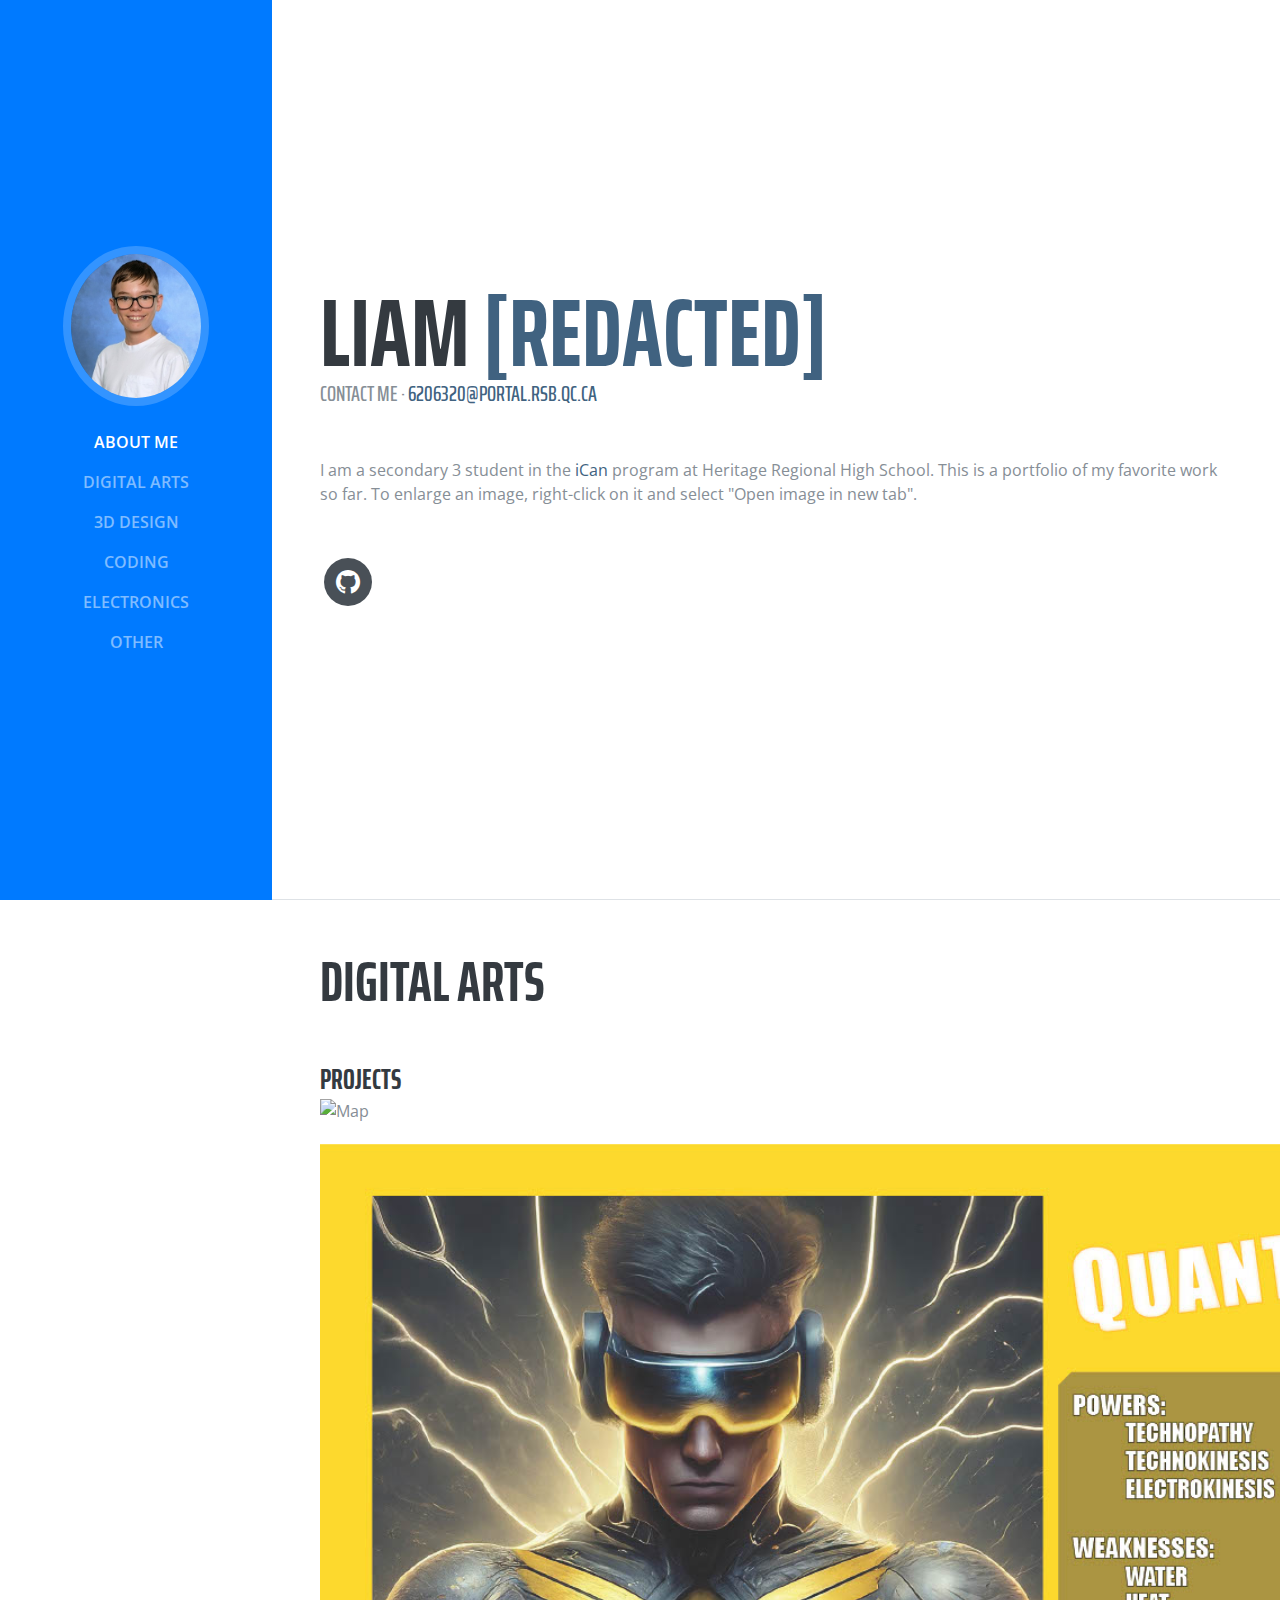
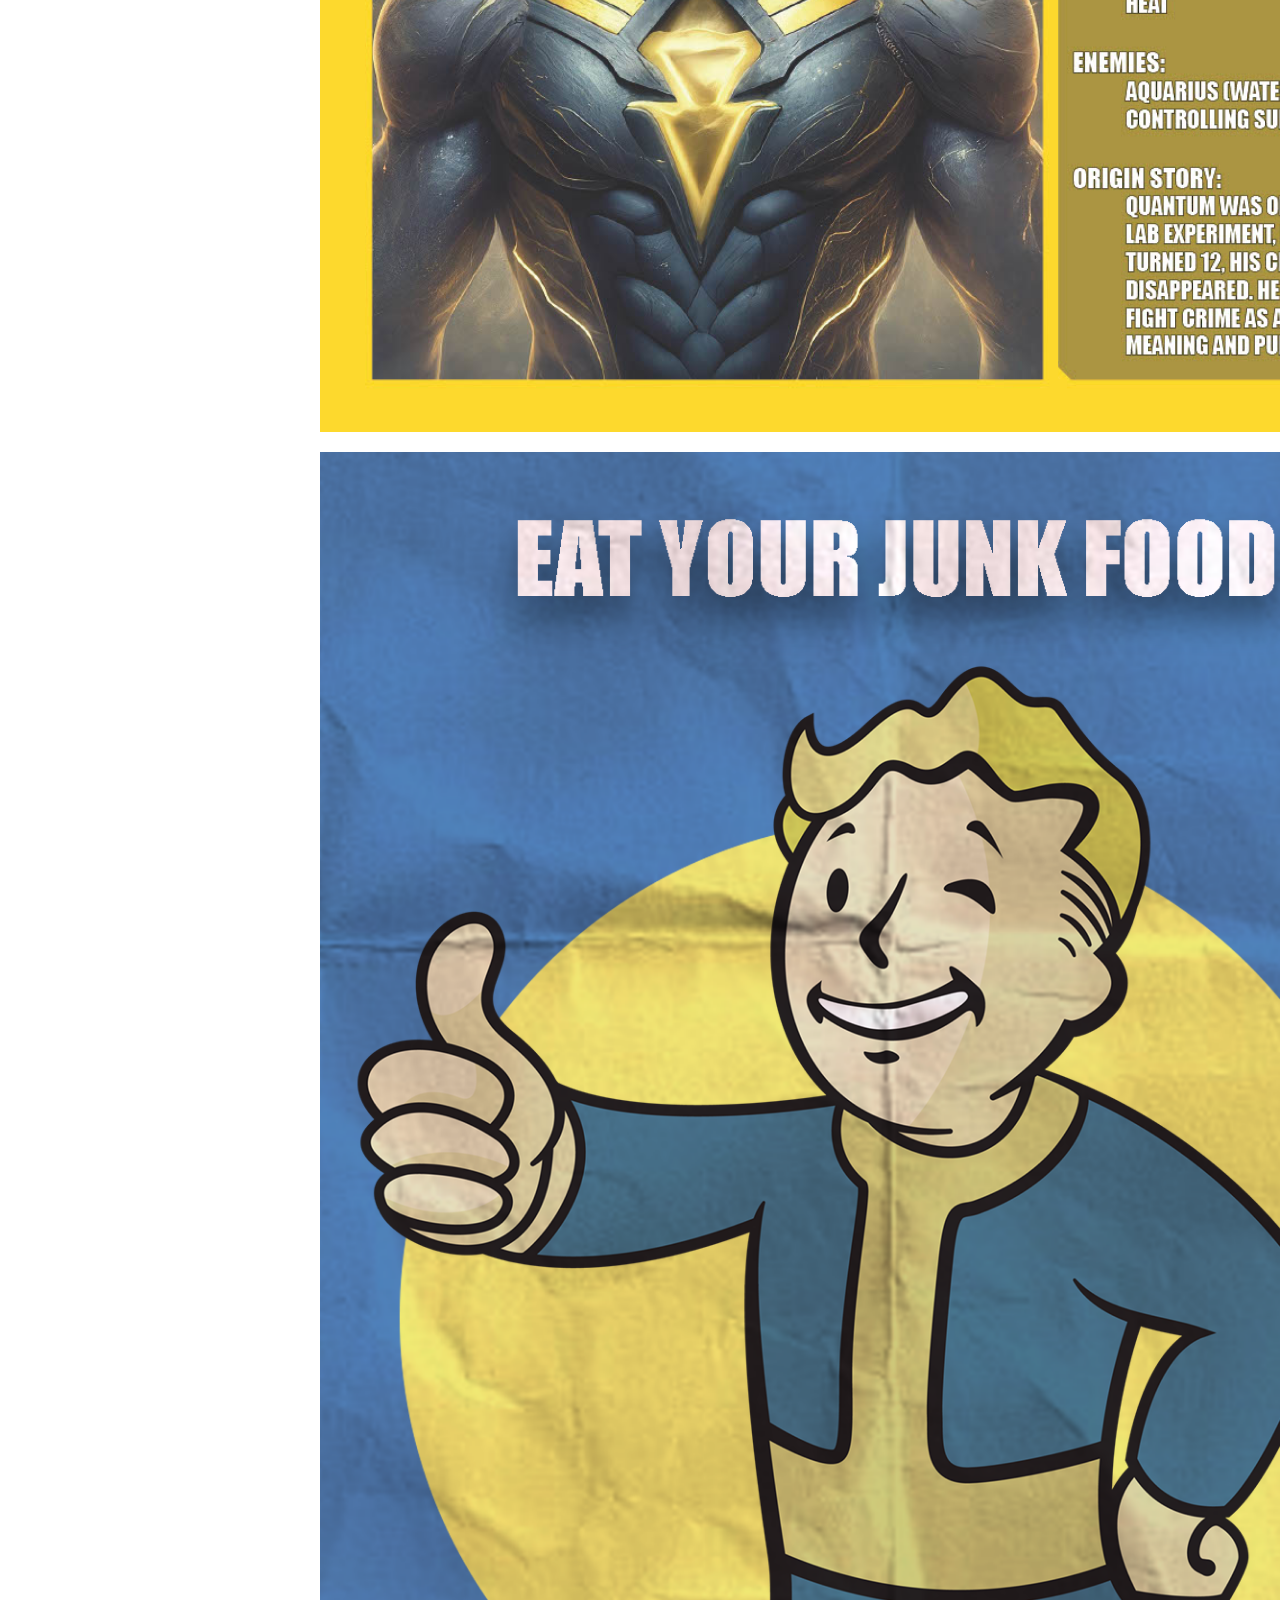
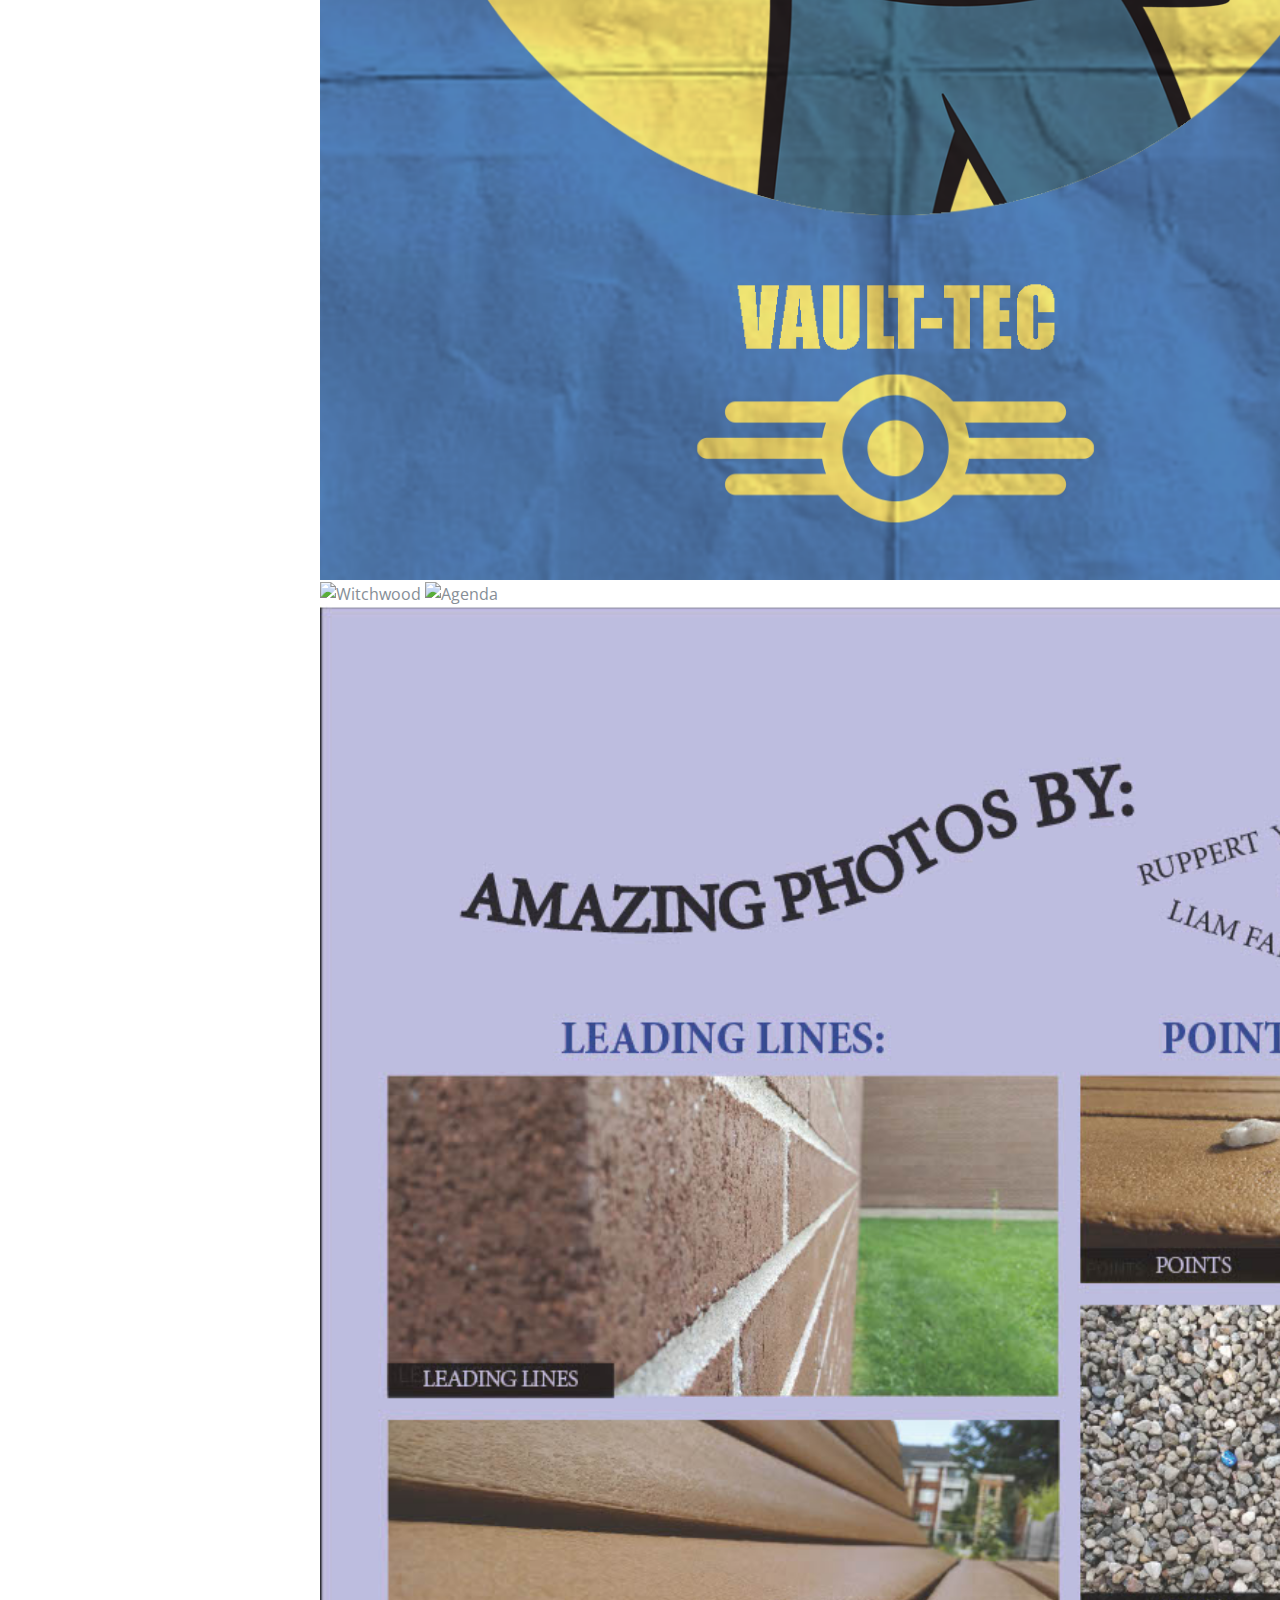
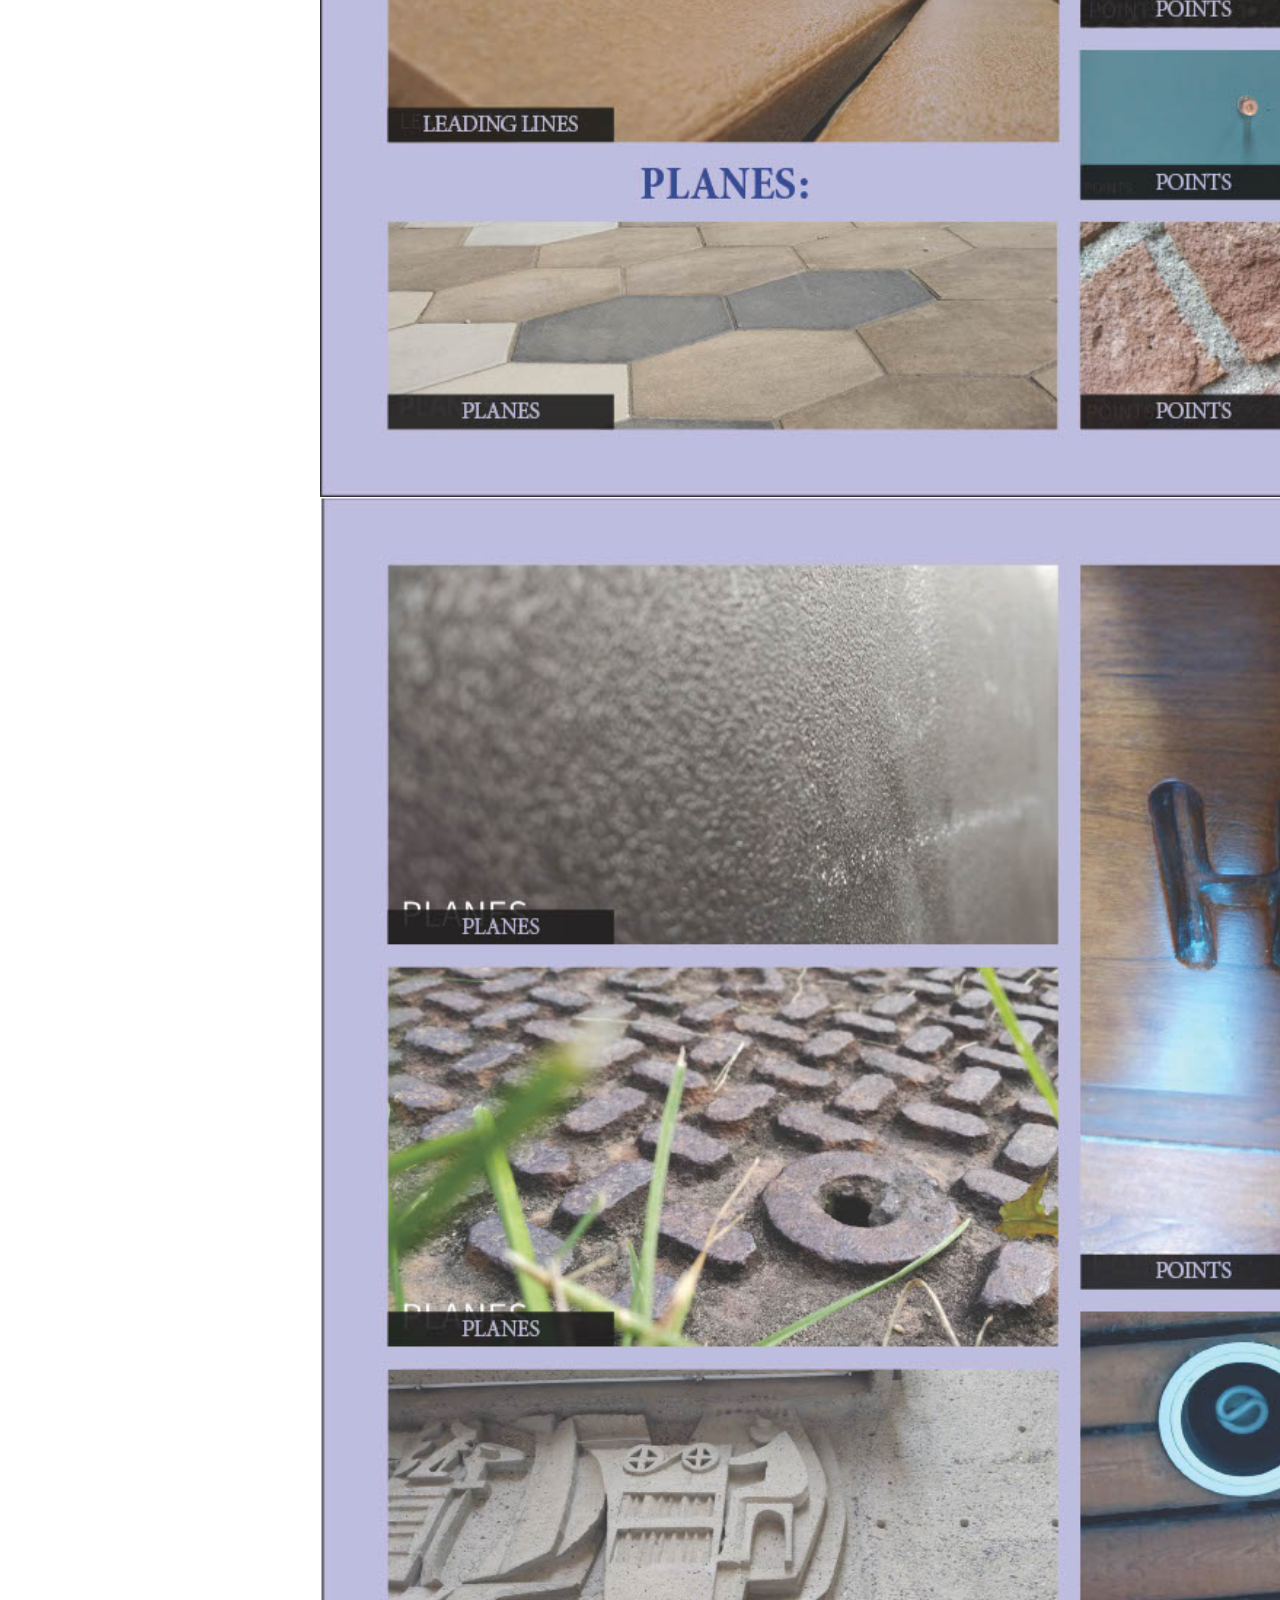
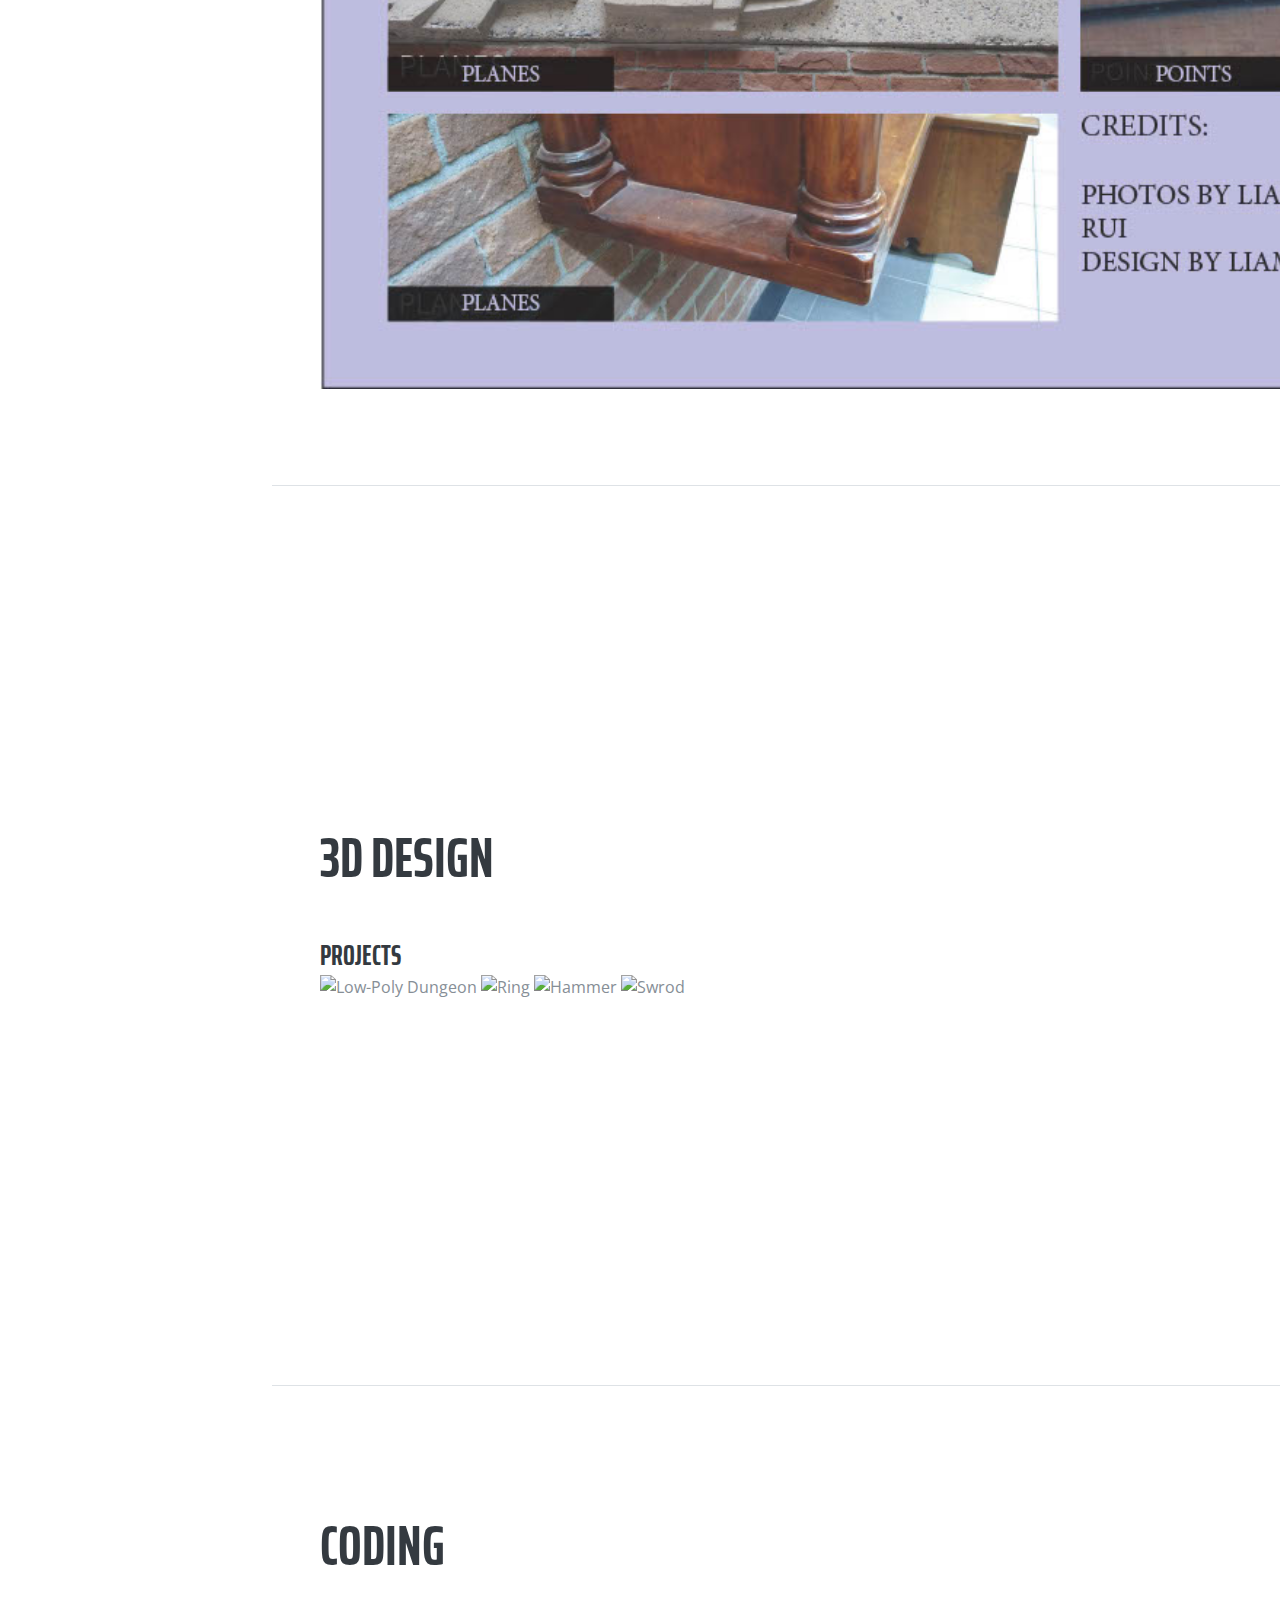
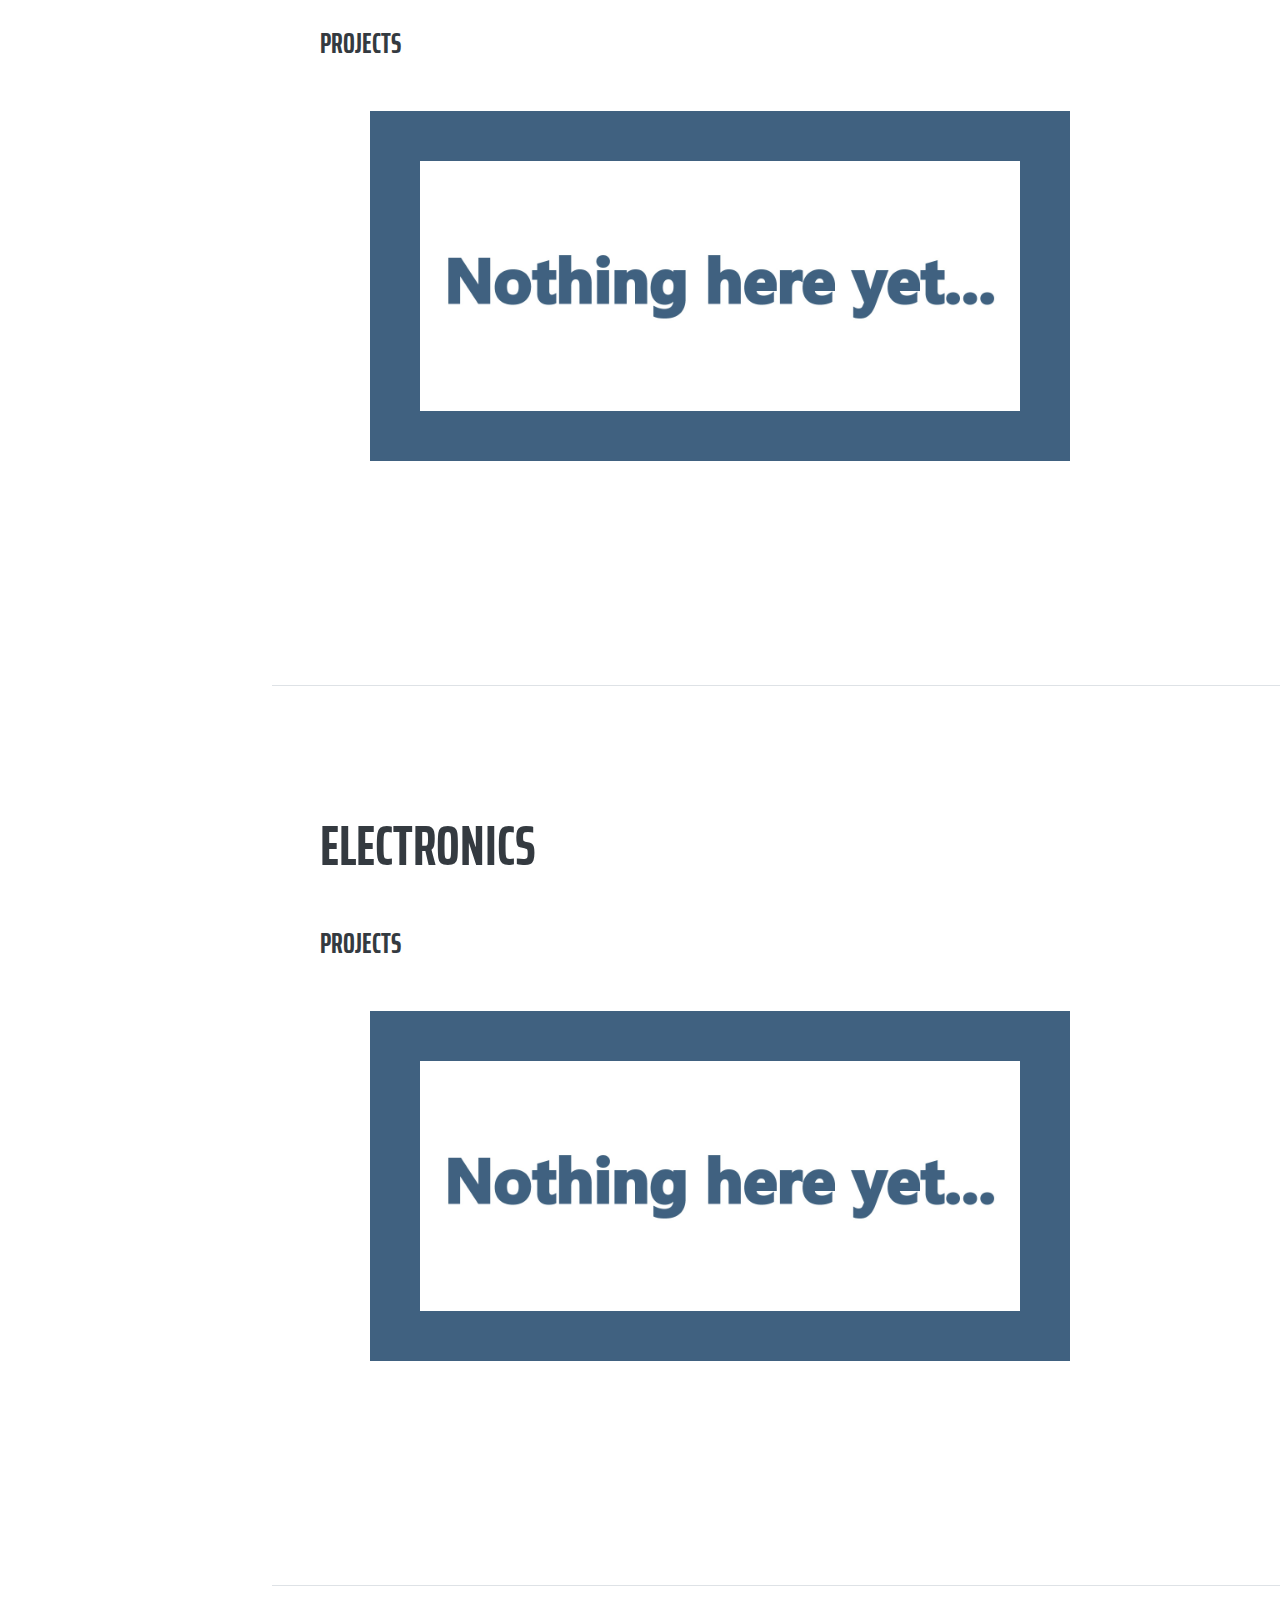
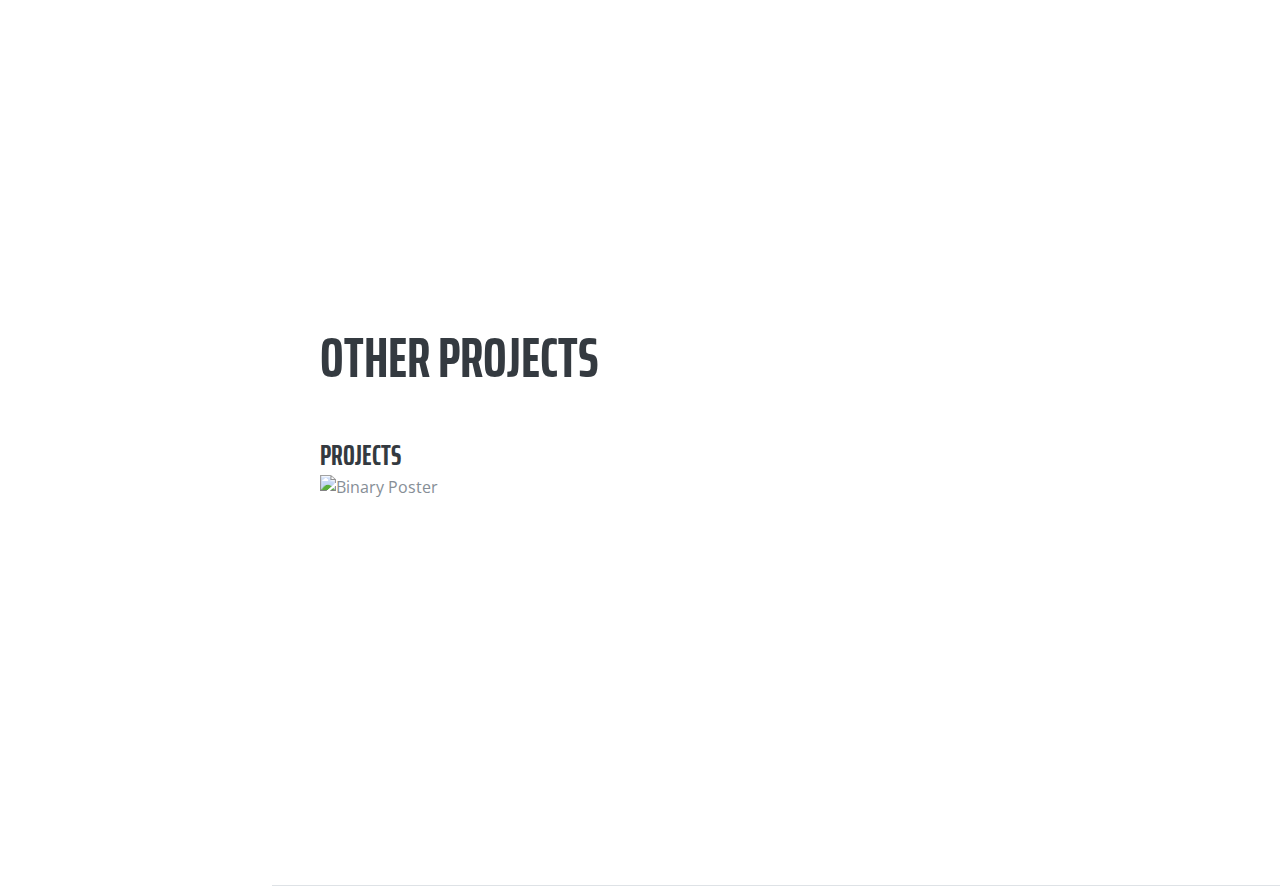
==== commit 7461458f: "Update indexMobile.html" ====
--- a/indexMobile.html
+++ b/indexMobile.html
@@ -99,13 +99,13 @@
           <div class="resume-item d-flex flex-column flex-md-row mb-5">
             <div class="resume-content mr-auto">
               <h3 class="mb-0">Projects</h3>
-              <img src="img/da/FANTASY_MAP_1.jpg" alt="Map" style="width:50vw;height:auto;">
-              <img src="img/da/QuantumHero.jpg" alt="Hero" style="width:50vw;height:auto;vertical-align:middle;margin:20px 0px;">
-              <img src="img/da/Vault_boyposter.jpg" alt="Poster" style="width:50vw;height:auto;">
-              <img src="img/da/Witchwood.gif" alt="Witchwood" style="width:50vw;height:auto;">
-              <img src="img/da/AgendaLiam.jpg" alt="Agenda" style="width:50vw;height:auto;">
-              <img src="img/da/photoSheet.jpg" alt="Photos" style="width:50vw;height:auto;">
-              <img src="img/da/photoSheetPart2.jpg" alt="Photos part 2" style="width:50vw;height:auto;">
+              <img src="img/da/FANTASY_MAP_1.jpg" alt="Map" style="width:90vw;height:auto;">
+              <img src="img/da/QuantumHero.jpg" alt="Hero" style="width:90vw;height:auto;vertical-align:middle;margin:20px 0px;">
+              <img src="img/da/Vault_boyposter.jpg" alt="Poster" style="width:90vw;height:auto;">
+              <img src="img/da/Witchwood.gif" alt="Witchwood" style="width:90vw;height:auto;">
+              <img src="img/da/AgendaLiam.jpg" alt="Agenda" style="width:90vw;height:auto;">
+              <img src="img/da/photoSheet.jpg" alt="Photos" style="width:90vw;height:auto;">
+              <img src="img/da/photoSheetPart2.jpg" alt="Photos part 2" style="width:90vw;height:auto;">
             </div>
           </div>
         </div>
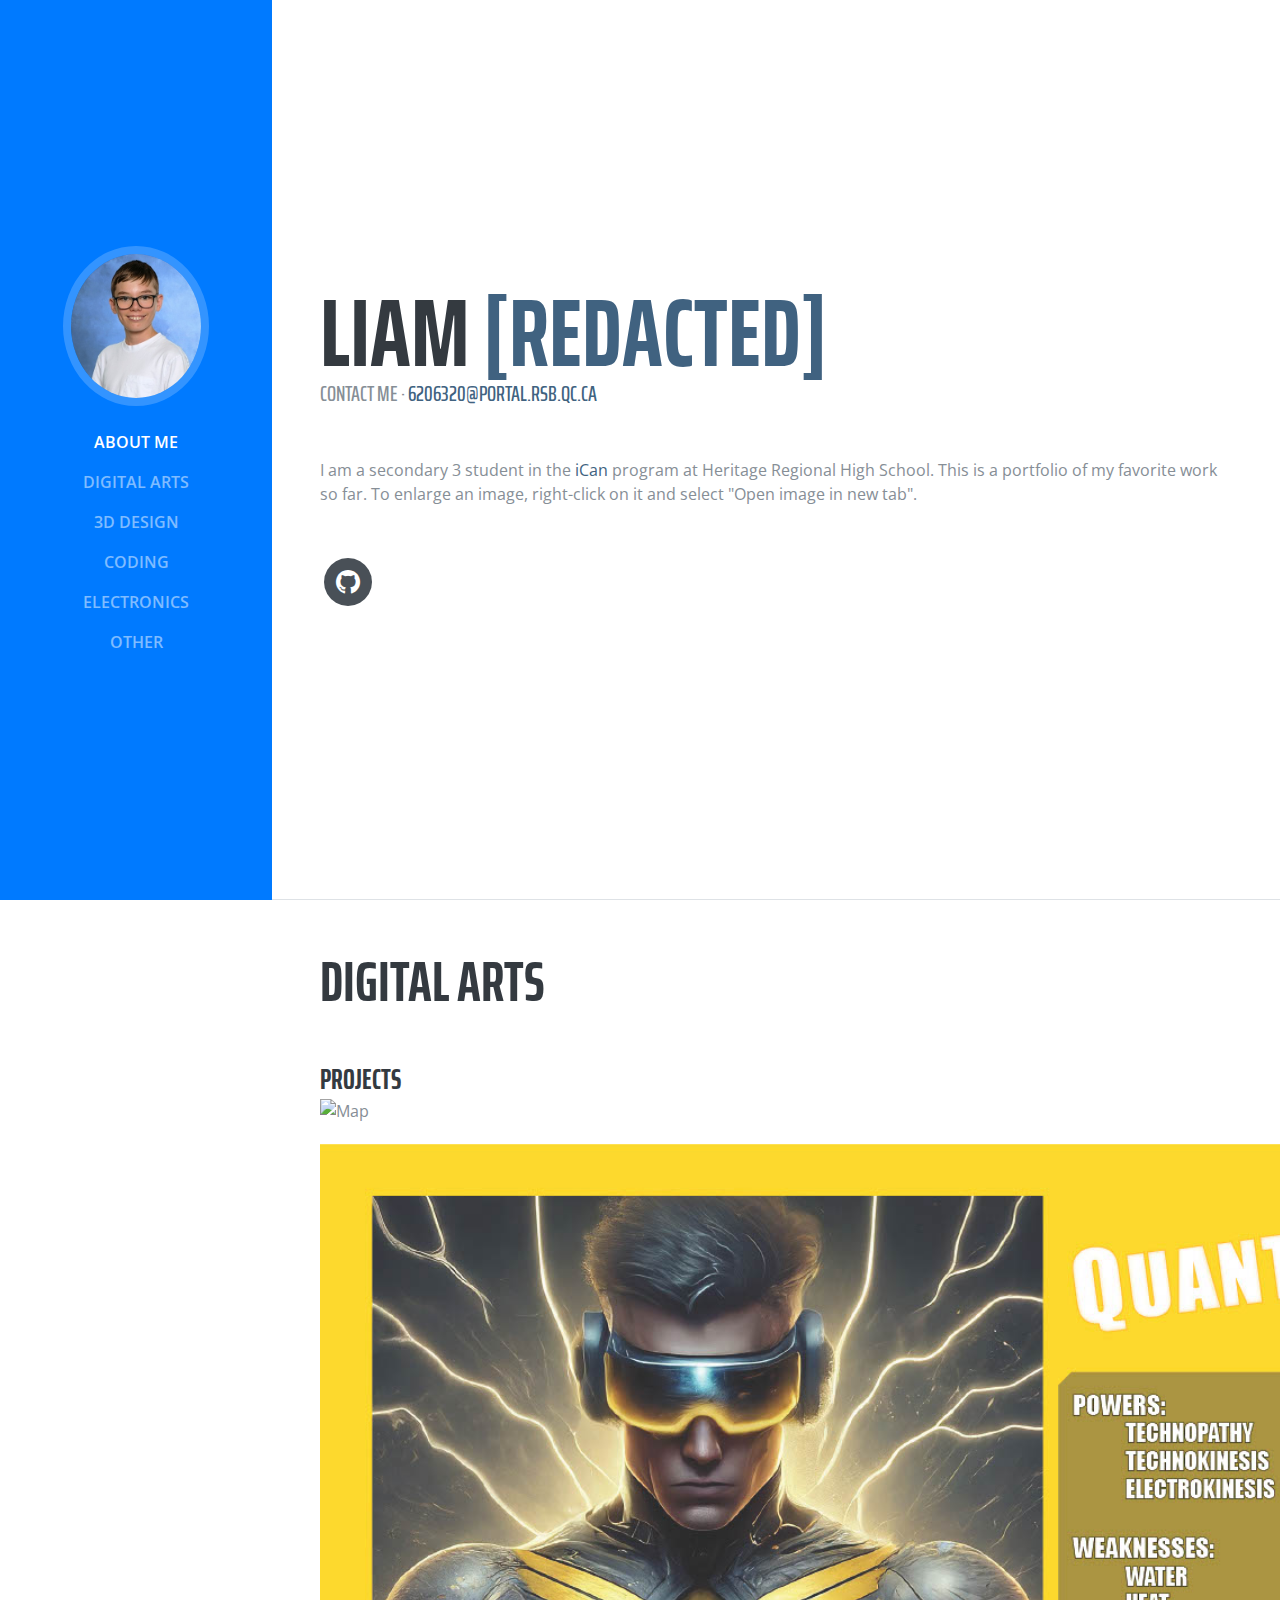
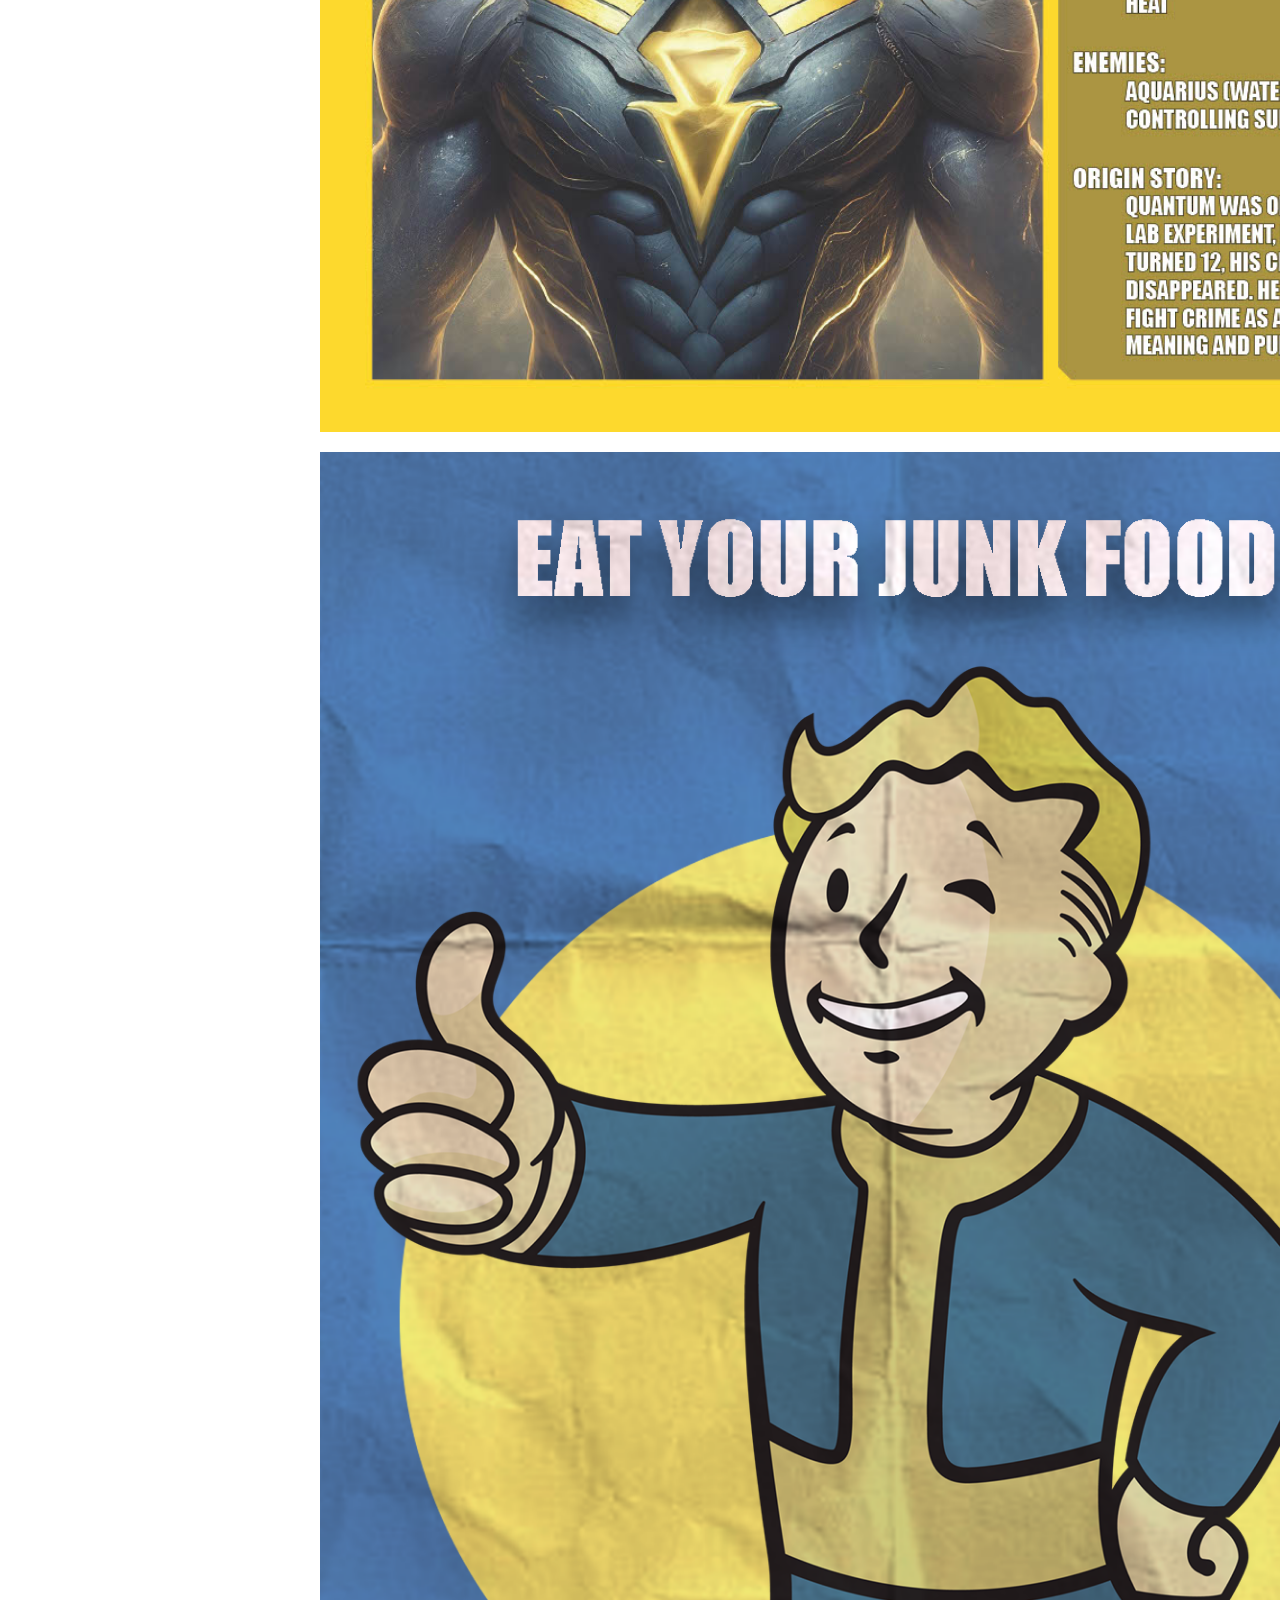
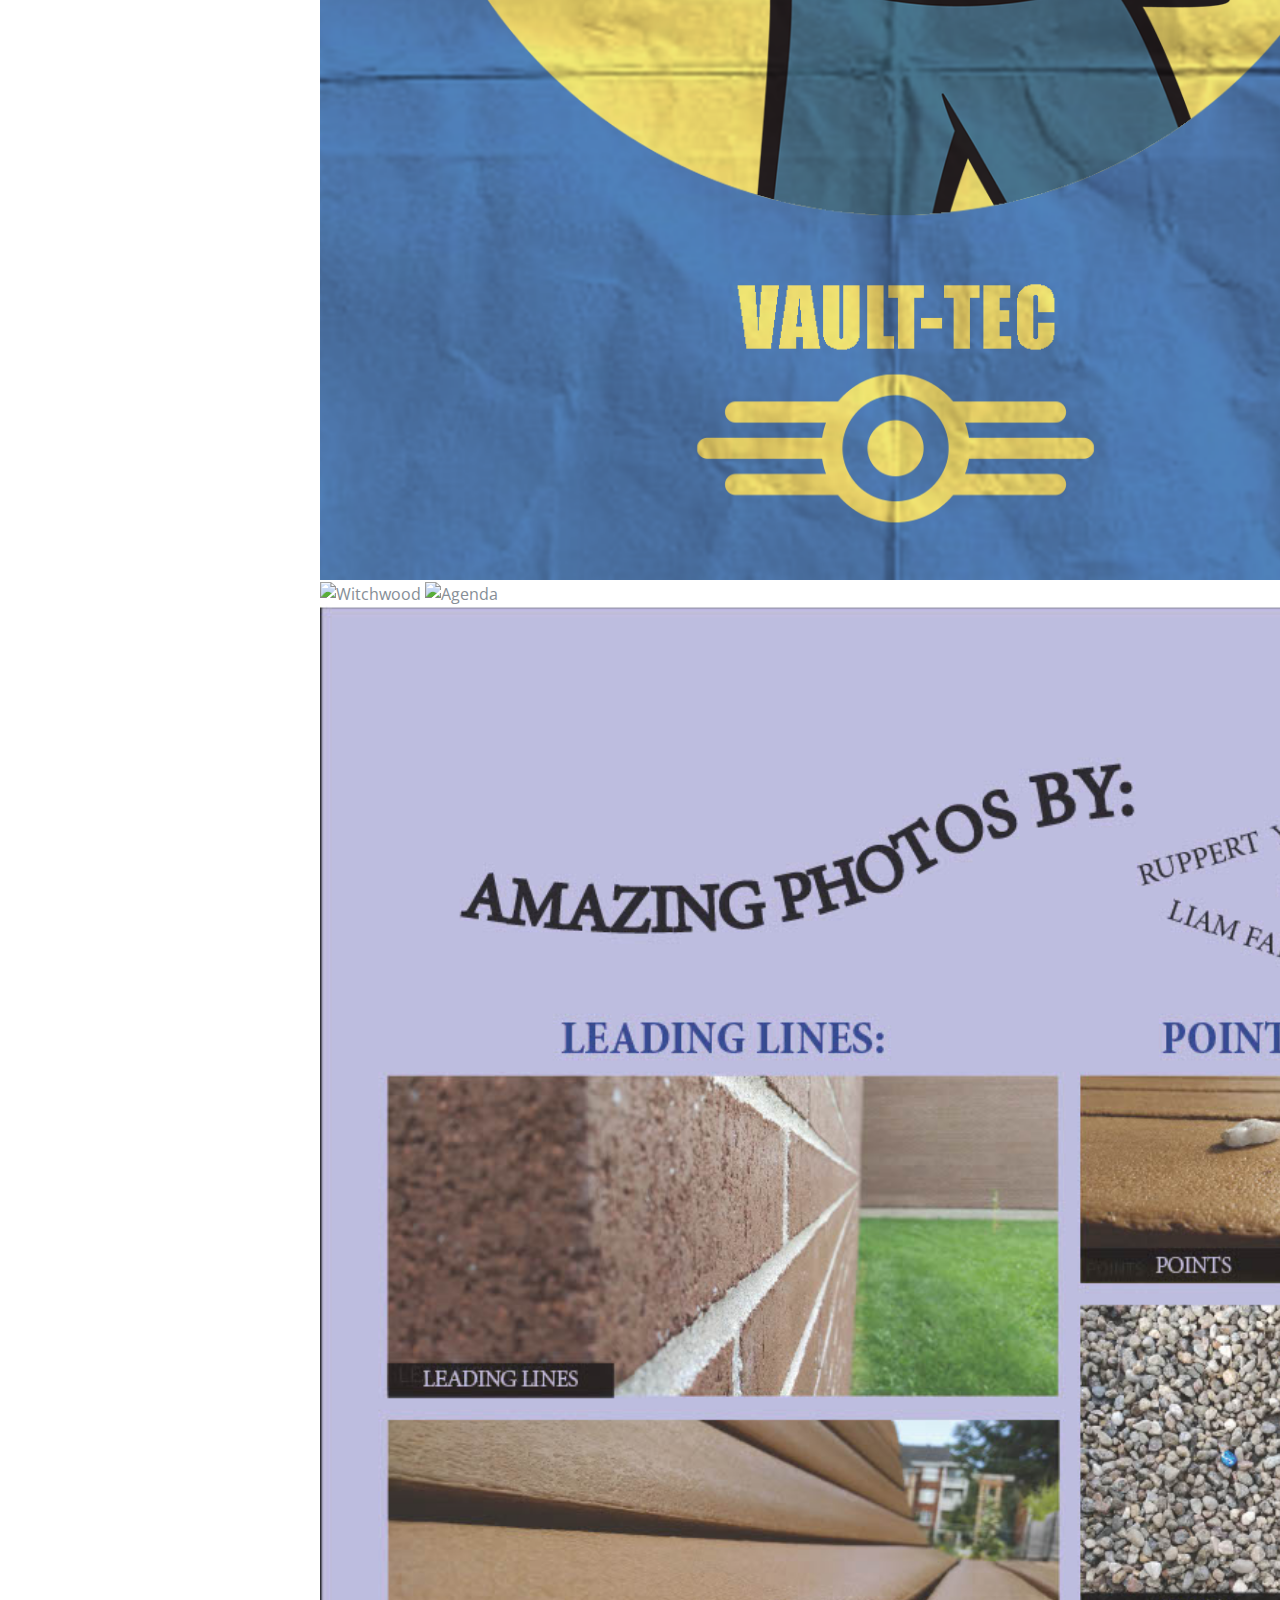
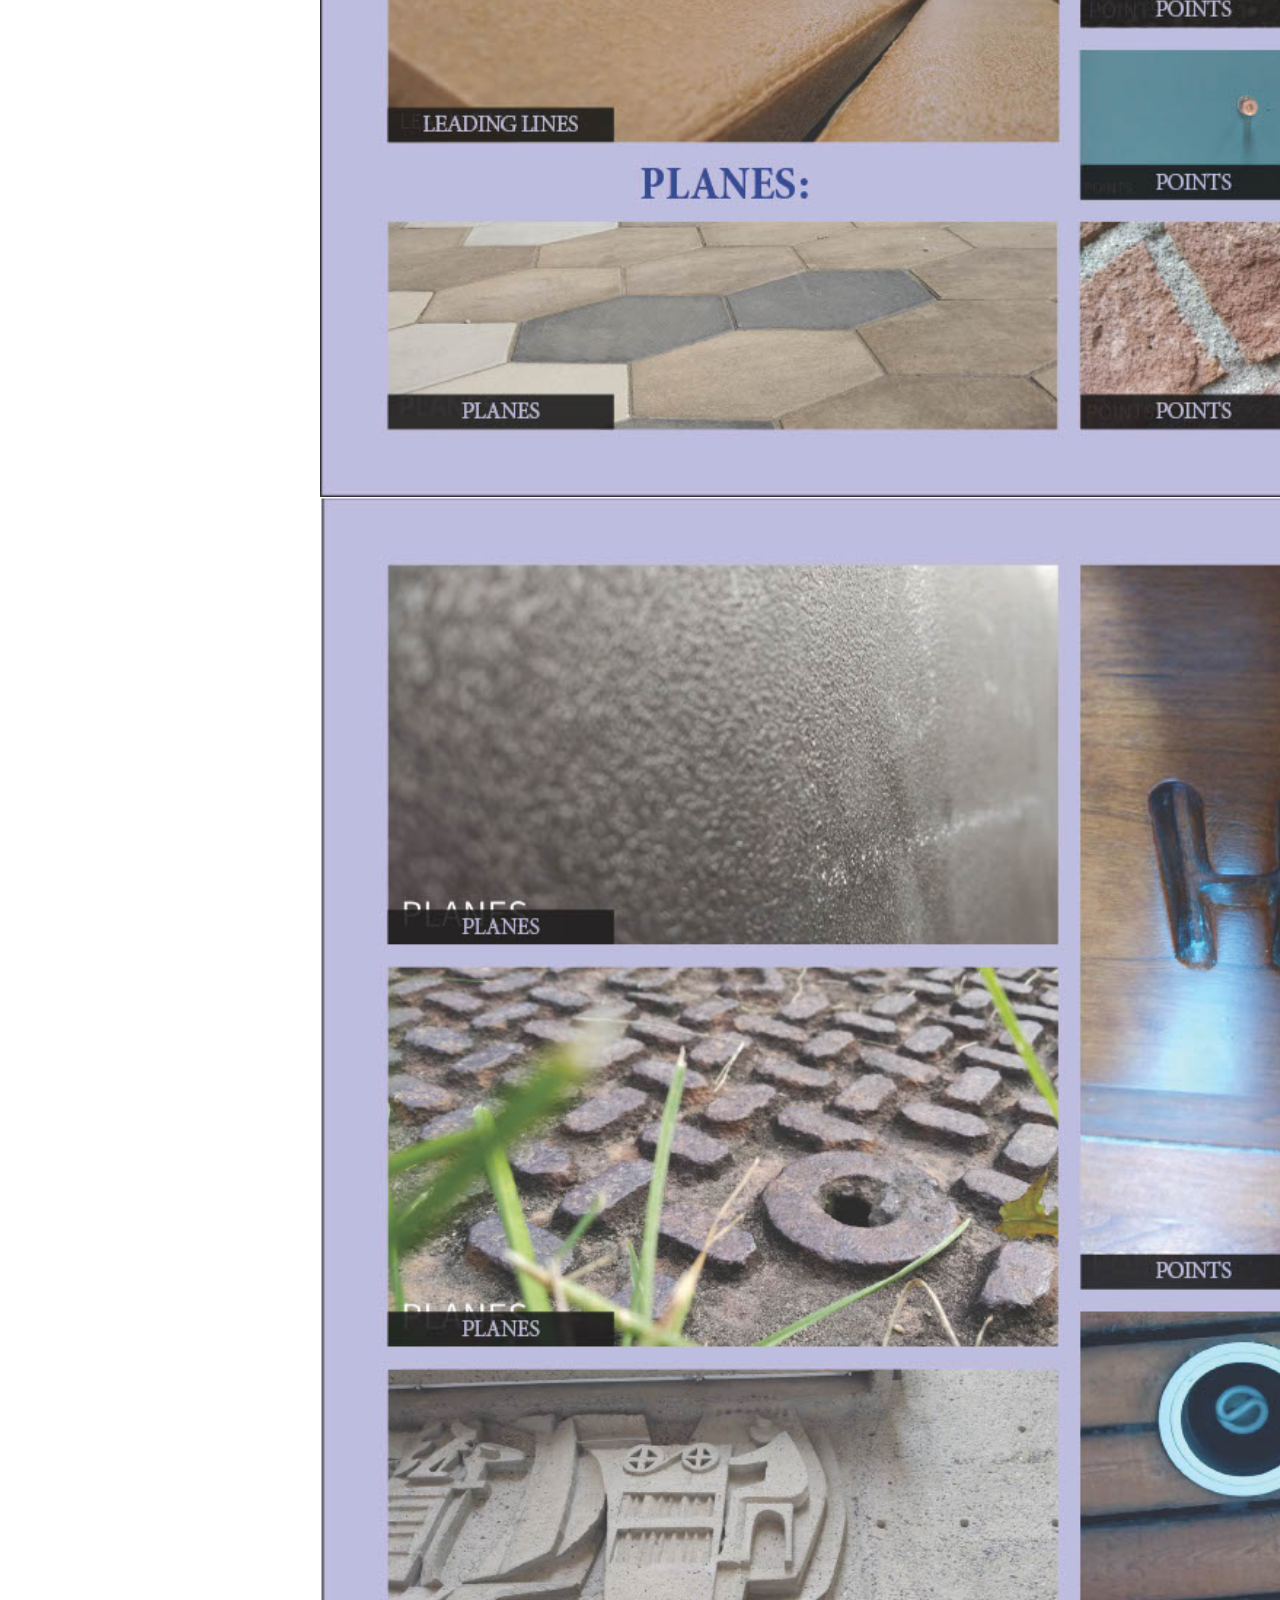
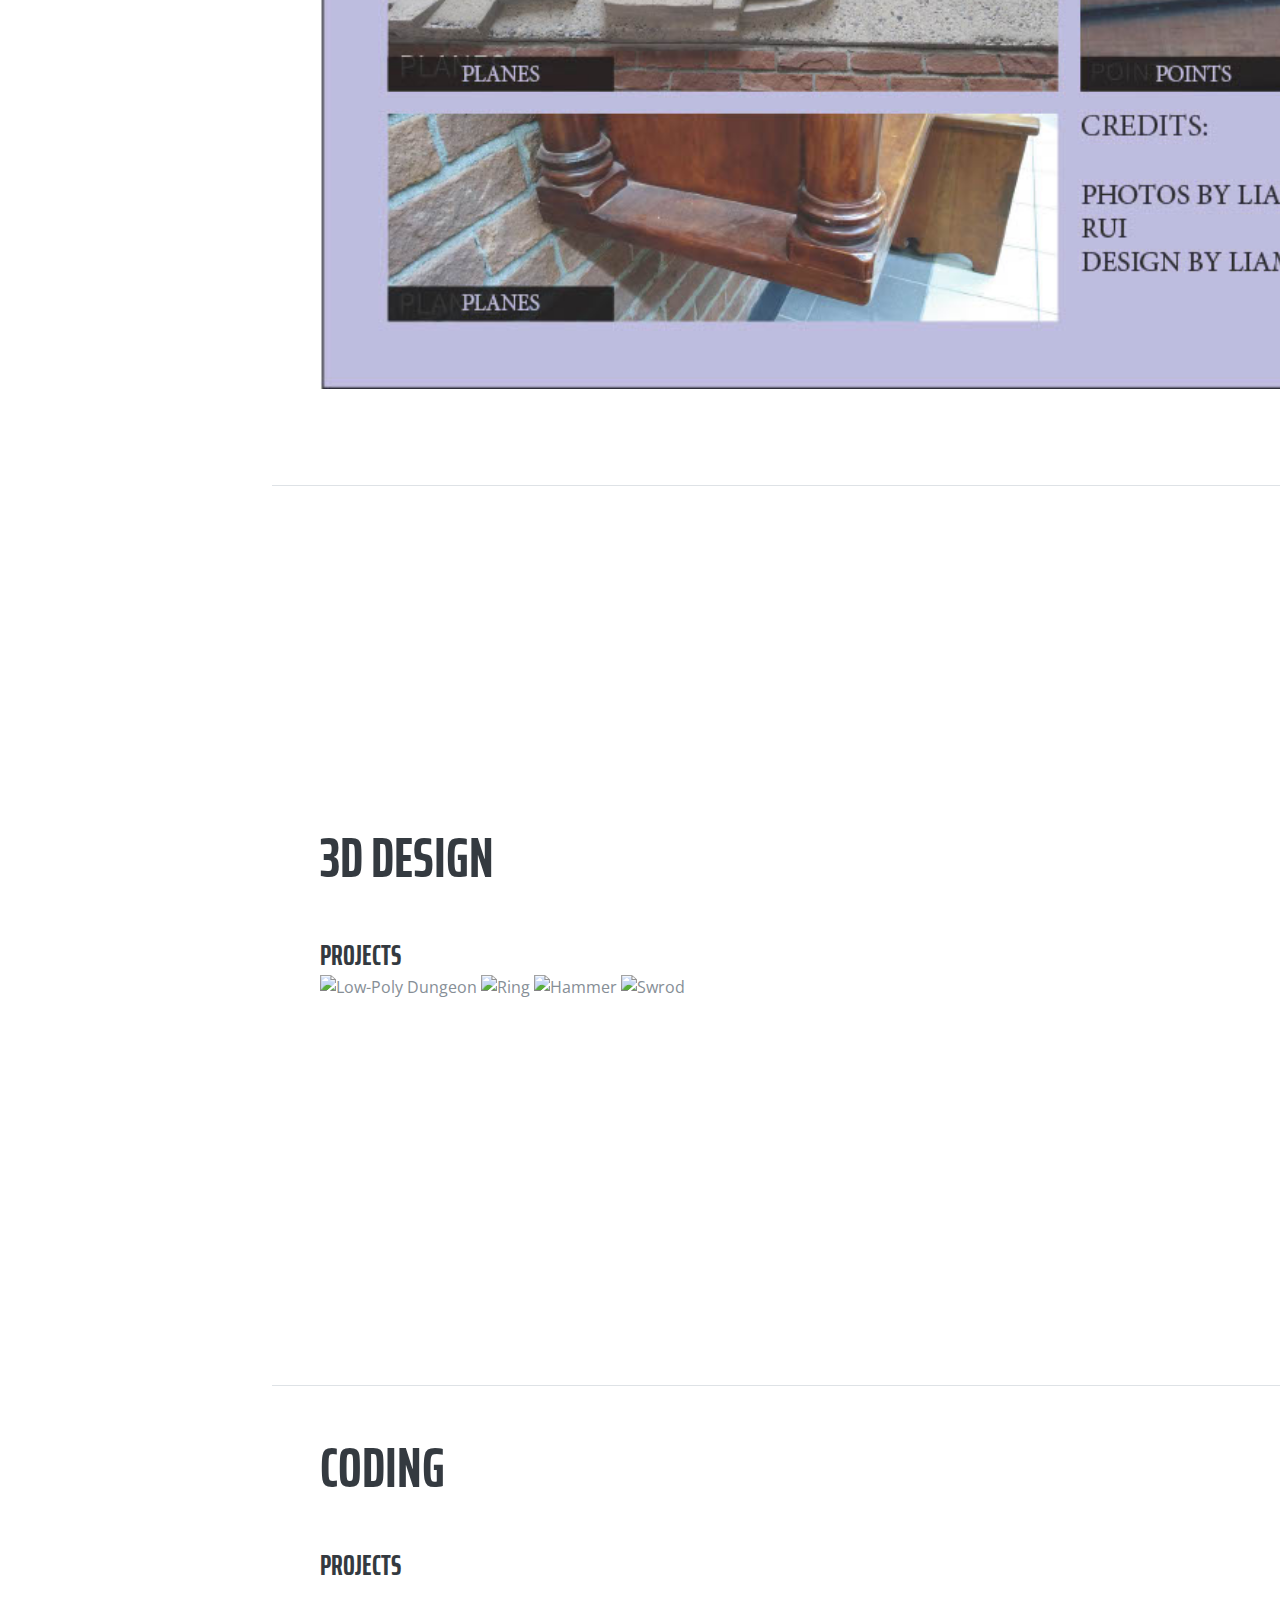
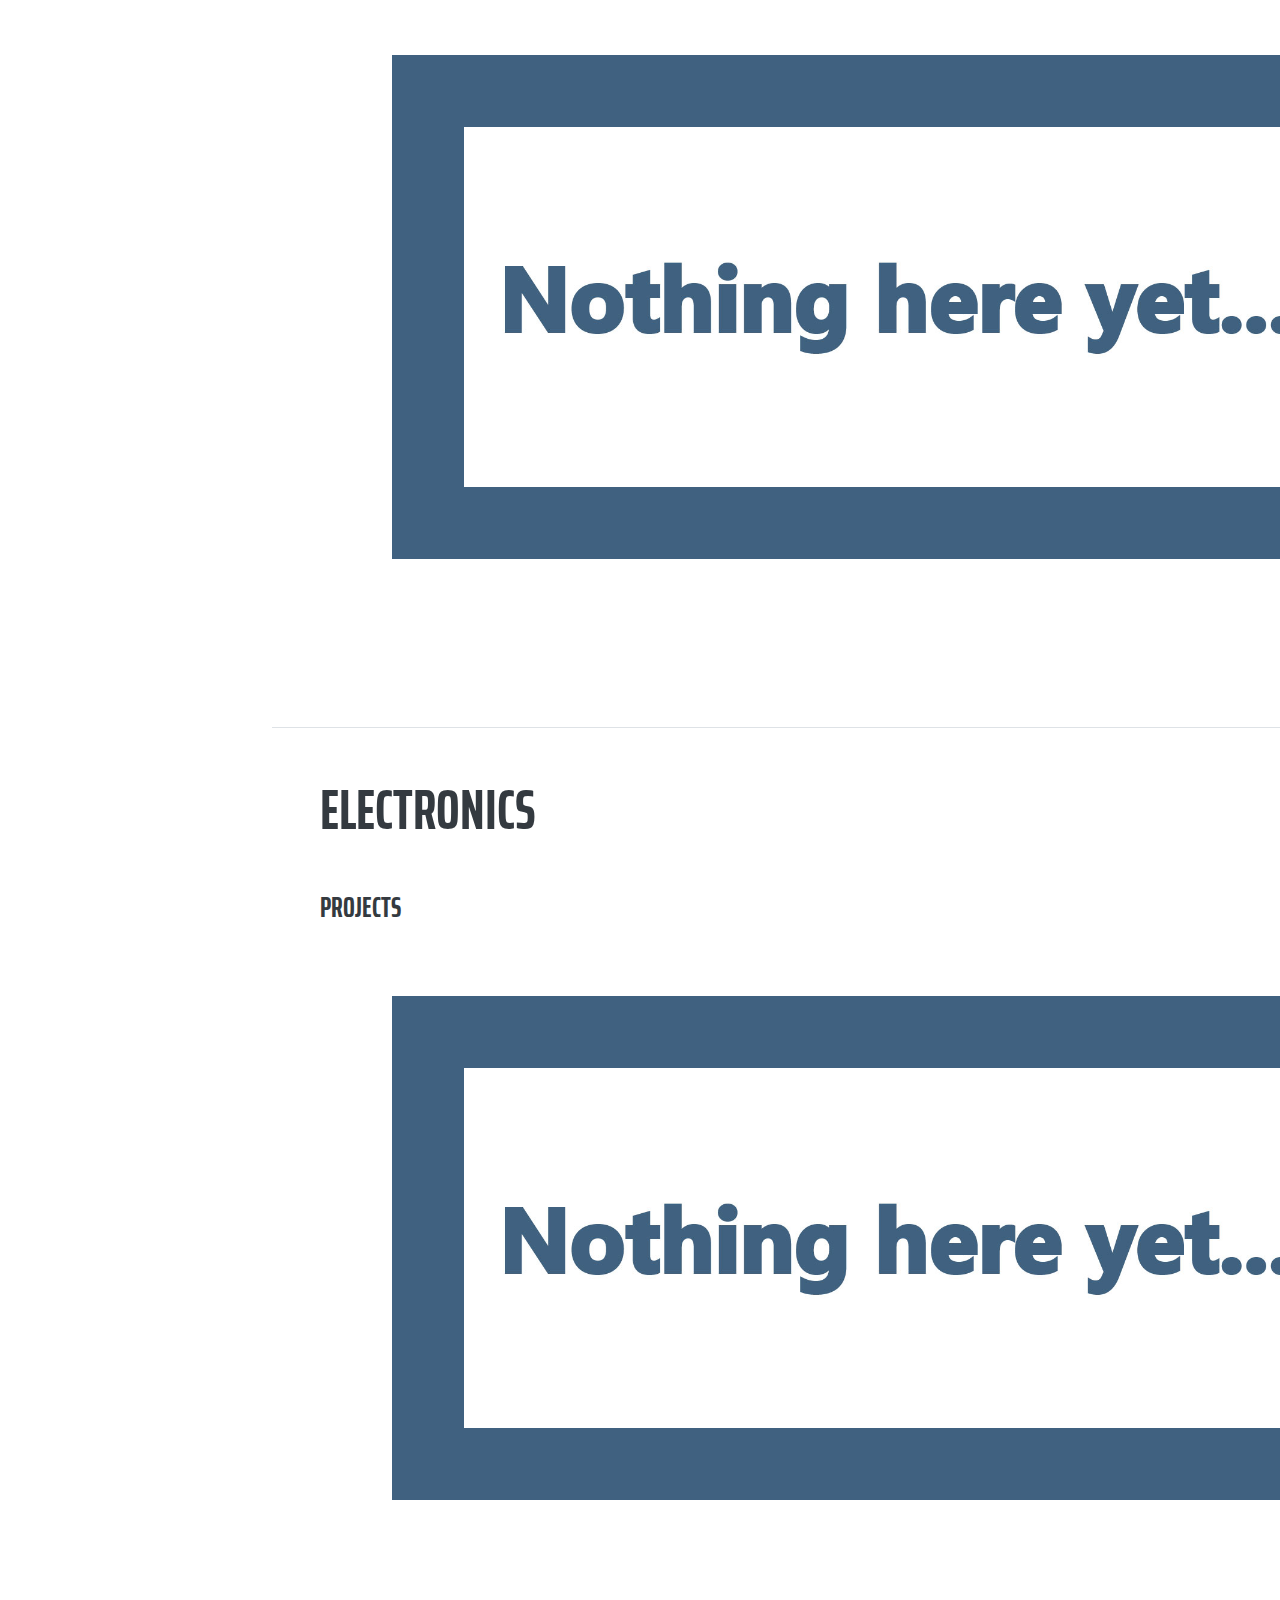
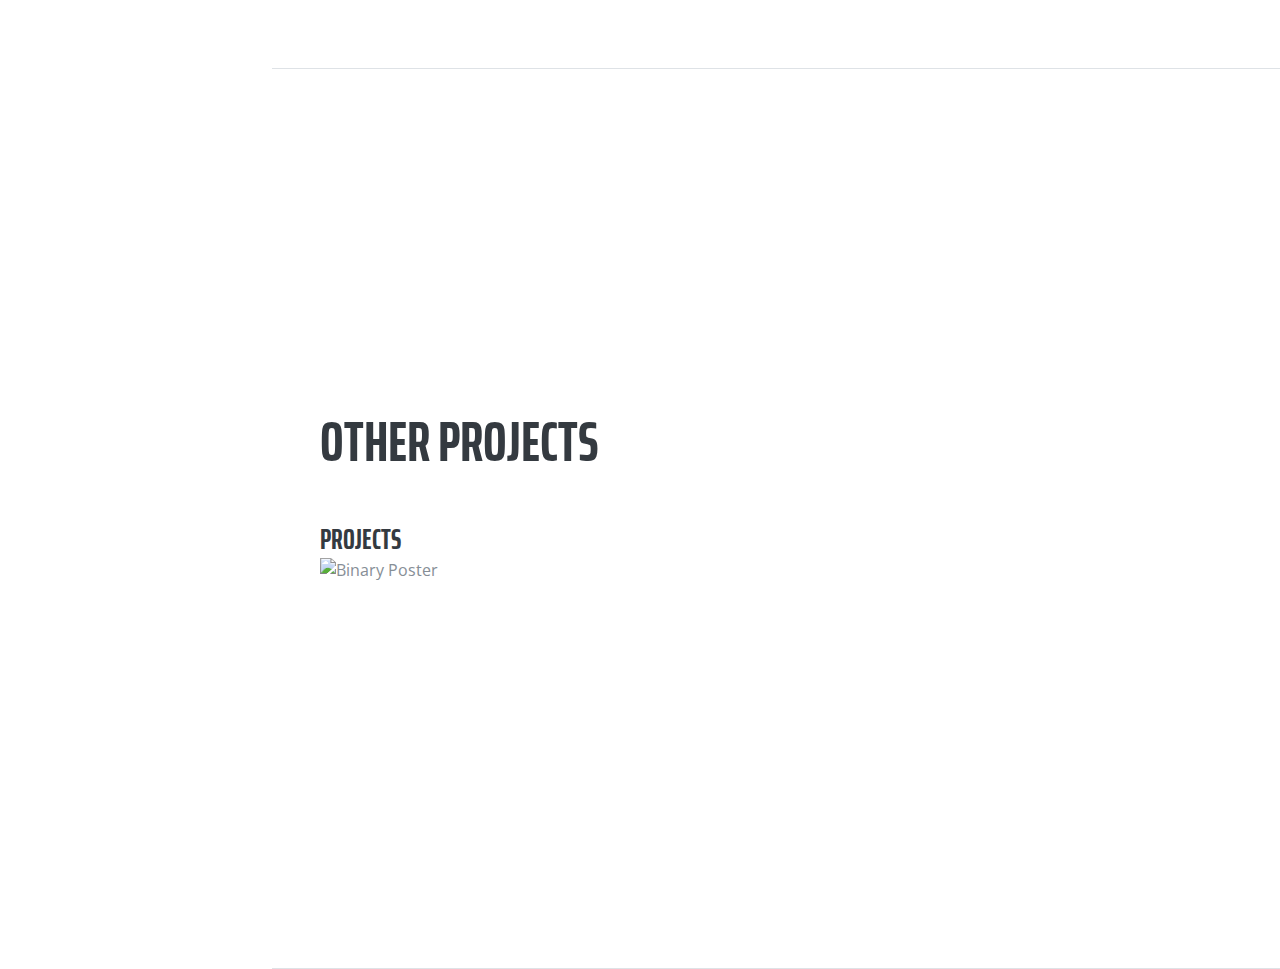
==== commit eb41b187: "Update indexMobile.html" ====
--- a/indexMobile.html
+++ b/indexMobile.html
@@ -138,7 +138,7 @@
           <div class="resume-item d-flex flex-column flex-md-row mb-5">
             <div class="resume-content mr-auto">
               <h3 class="mb-0">Projects</h3>
-              <img src="img/nothing.jpg" alt="Nothing here yet!" style="width:800px;height:auto;">
+              <img src="img/nothing.jpg" alt="Nothing here yet!" style="width:90vw;height:auto;">
             </div>
           </div>
 <!--
@@ -206,7 +206,7 @@
           <div class="resume-item d-flex flex-column flex-md-row mb-5">
             <div class="resume-content mr-auto">
               <h3 class="mb-0">Projects</h3>
-              <img src="img/nothing.jpg" alt="Nothing here yet!" style="width:800px;height:auto;">
+              <img src="img/nothing.jpg" alt="Nothing here yet!" style="width:90vw;height:auto;">
             </div>
           </div>
         </div>
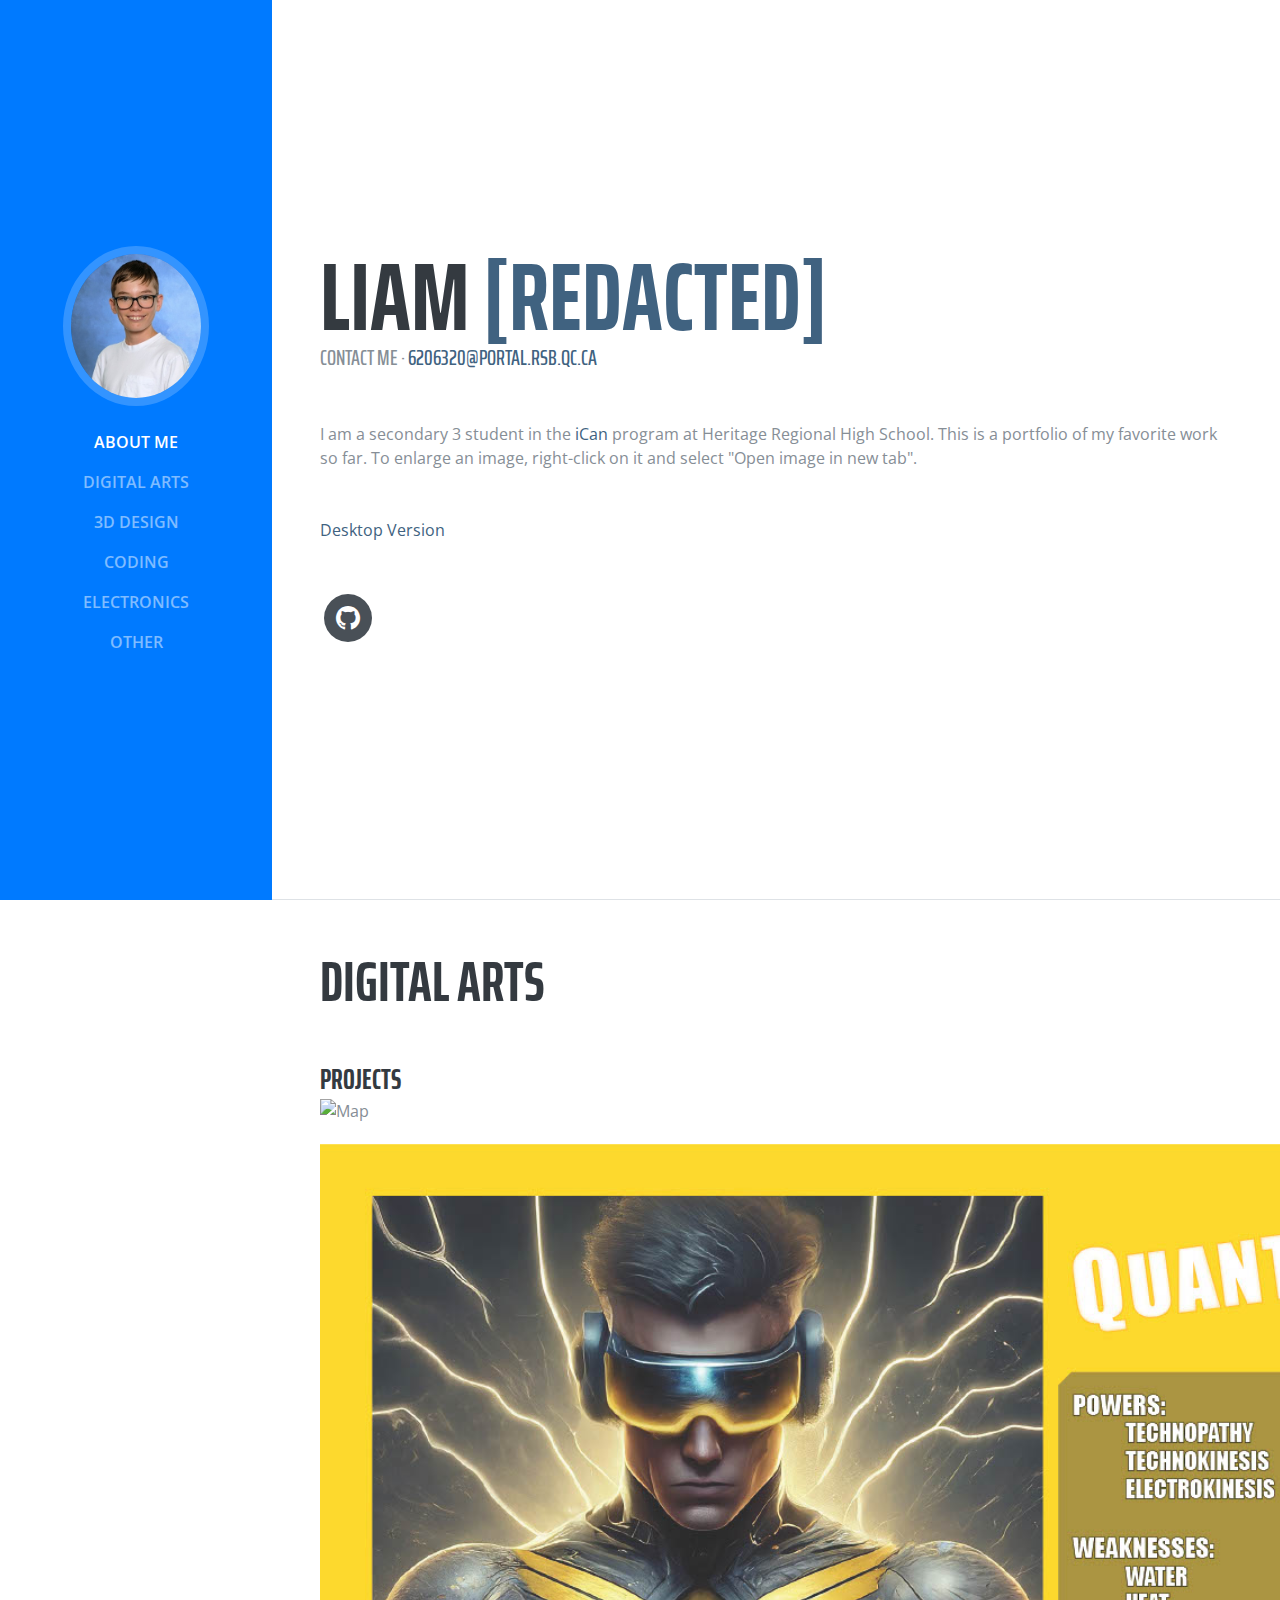
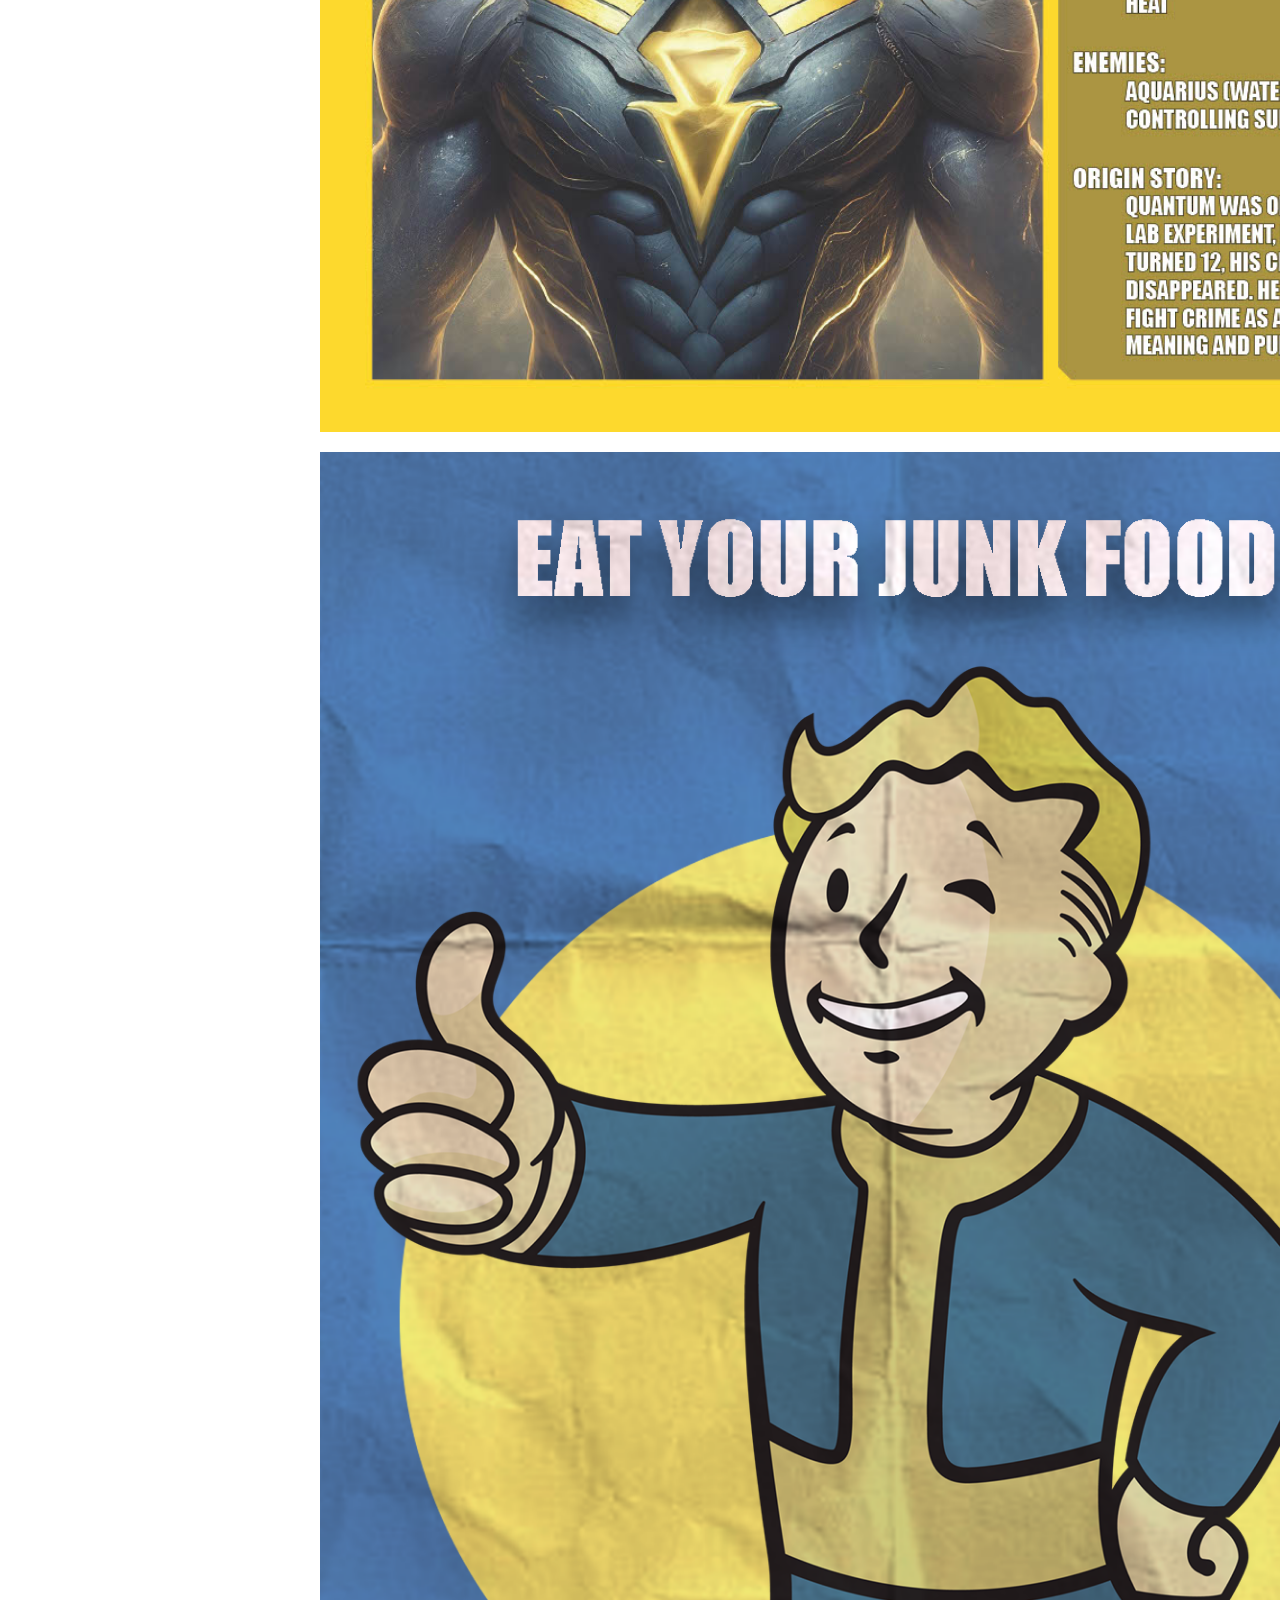
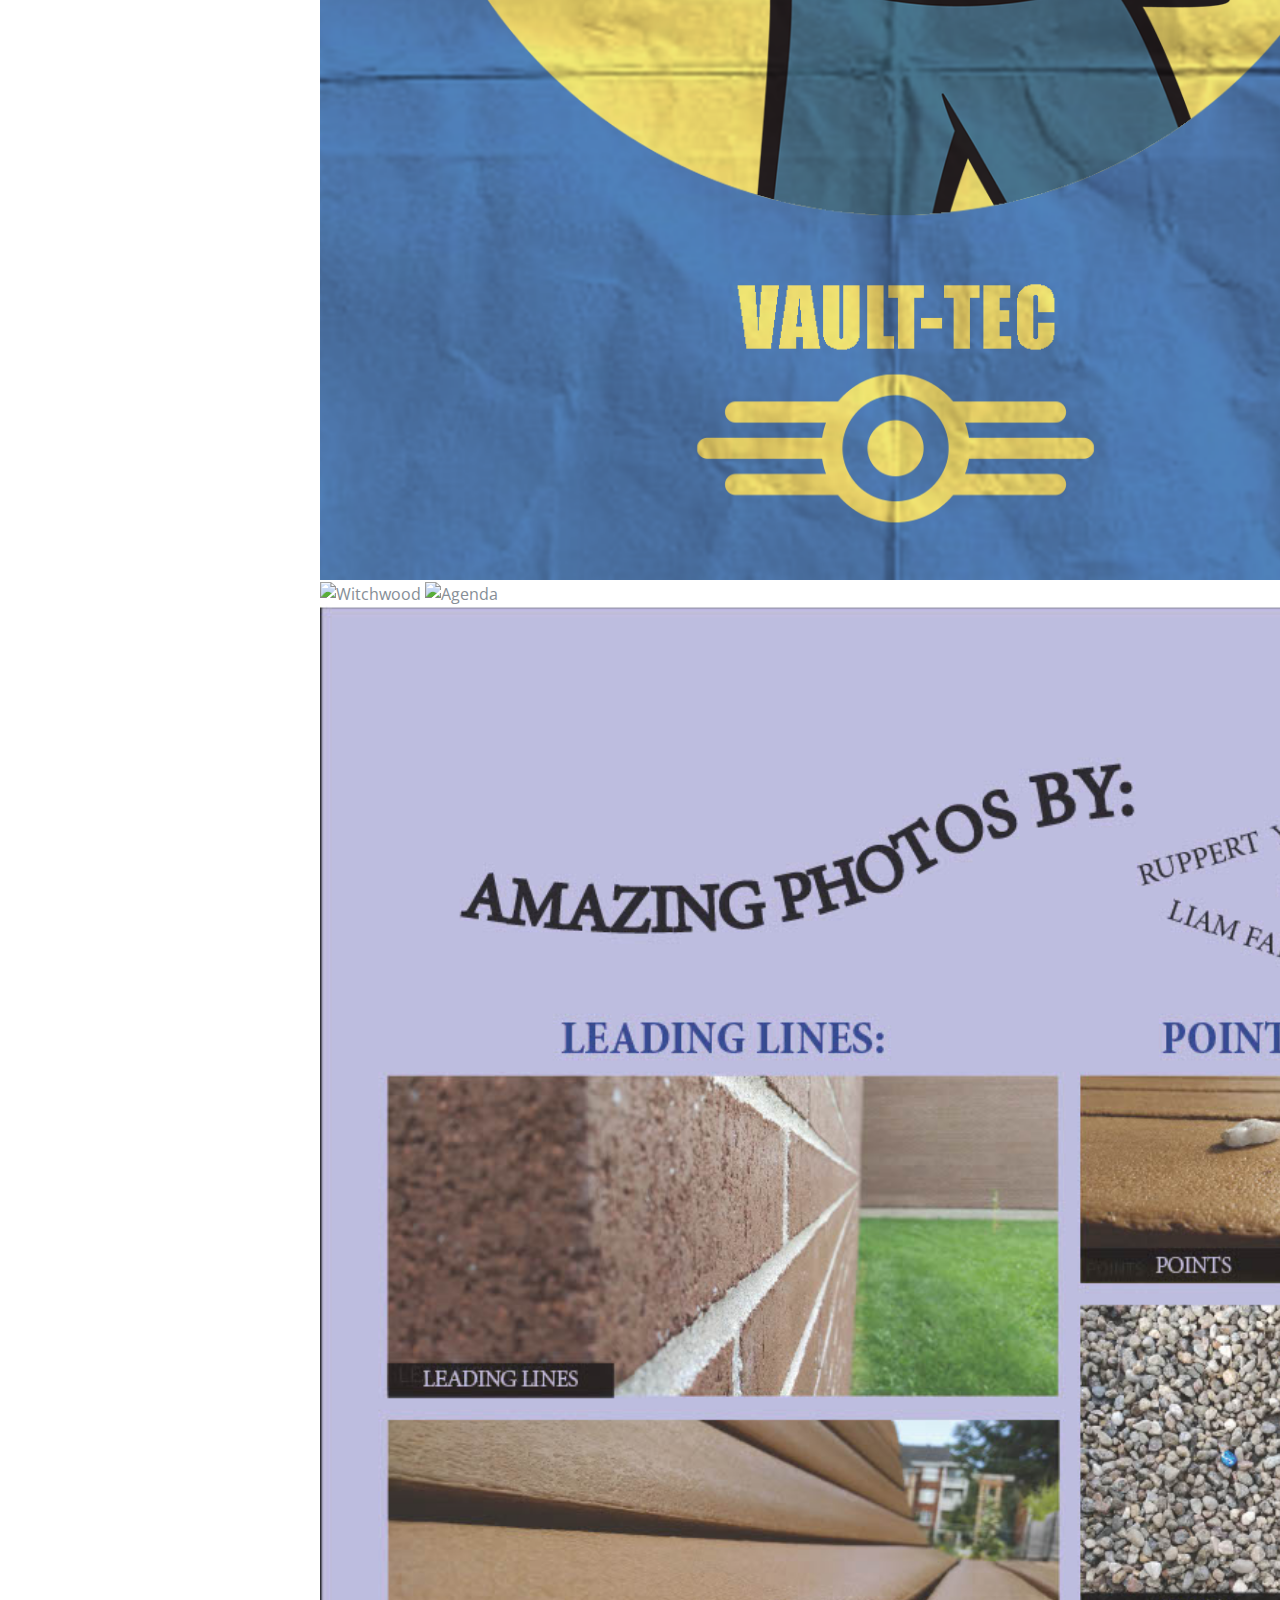
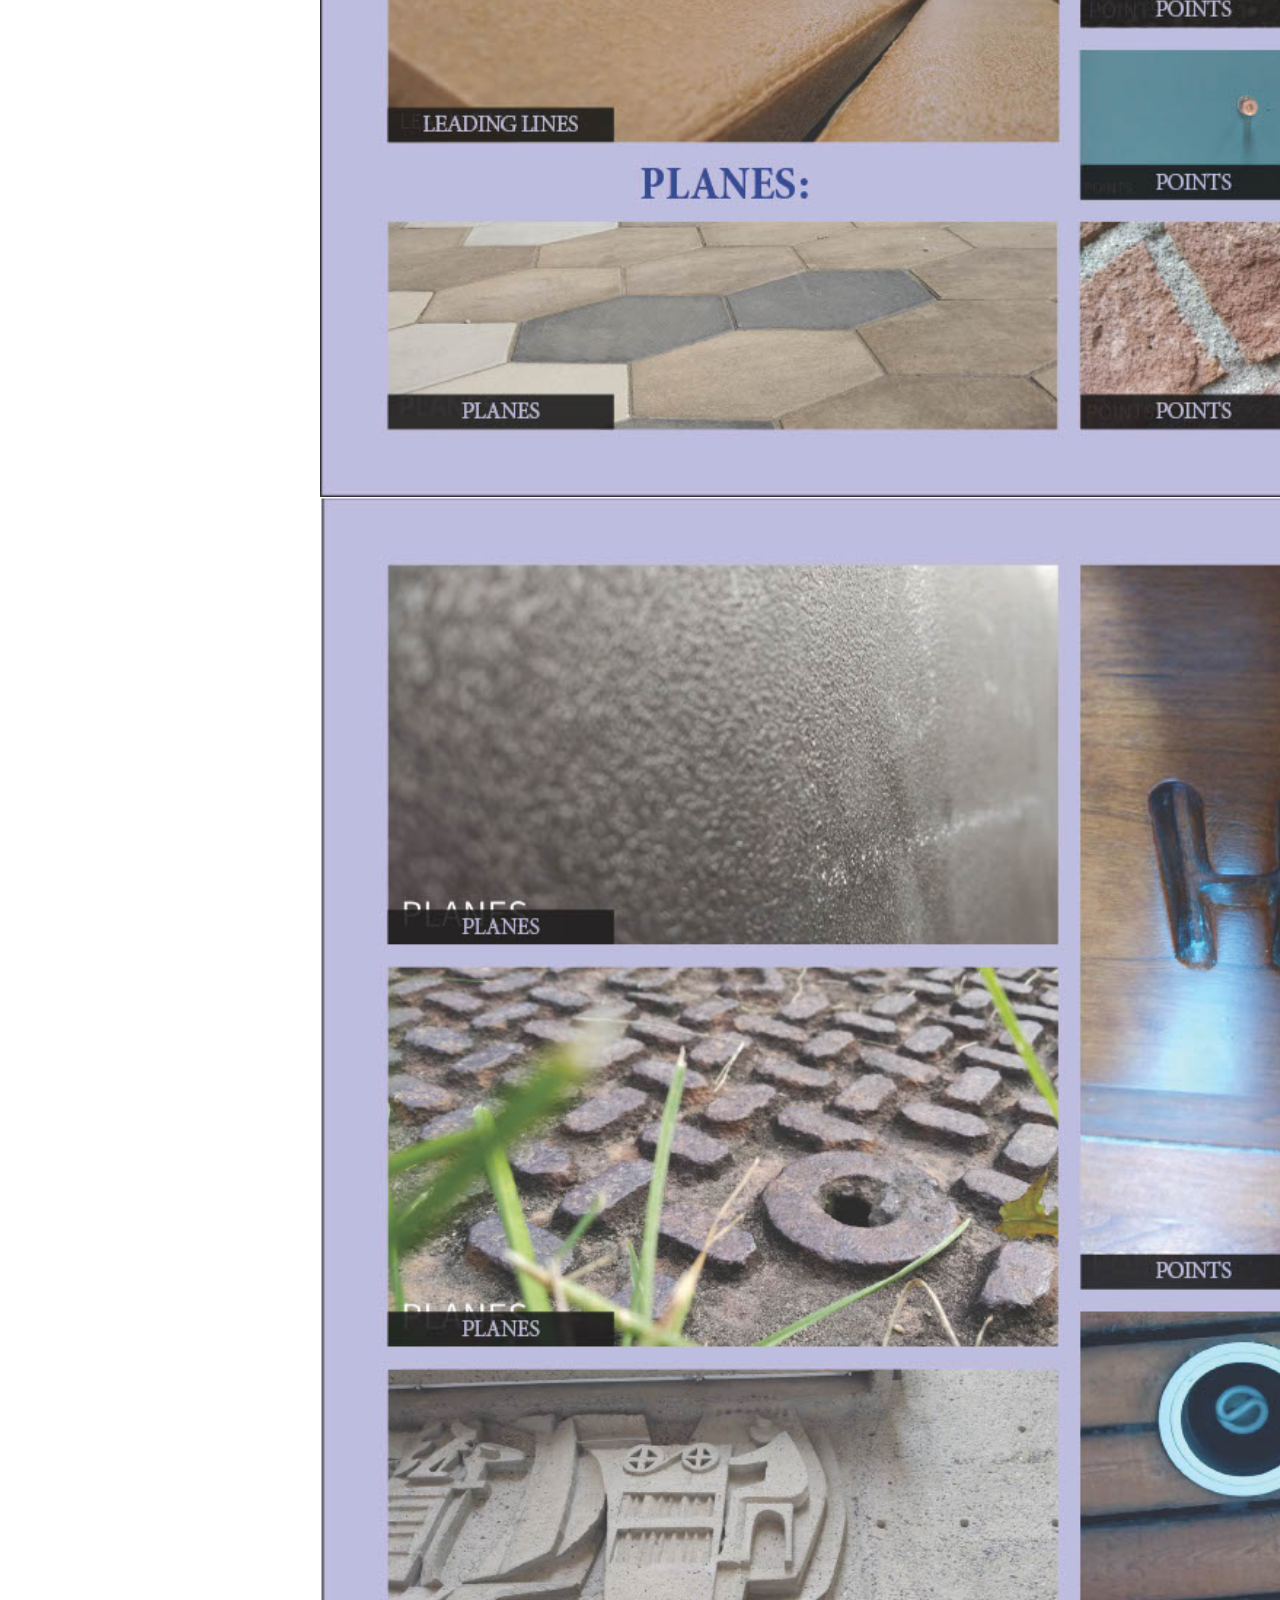
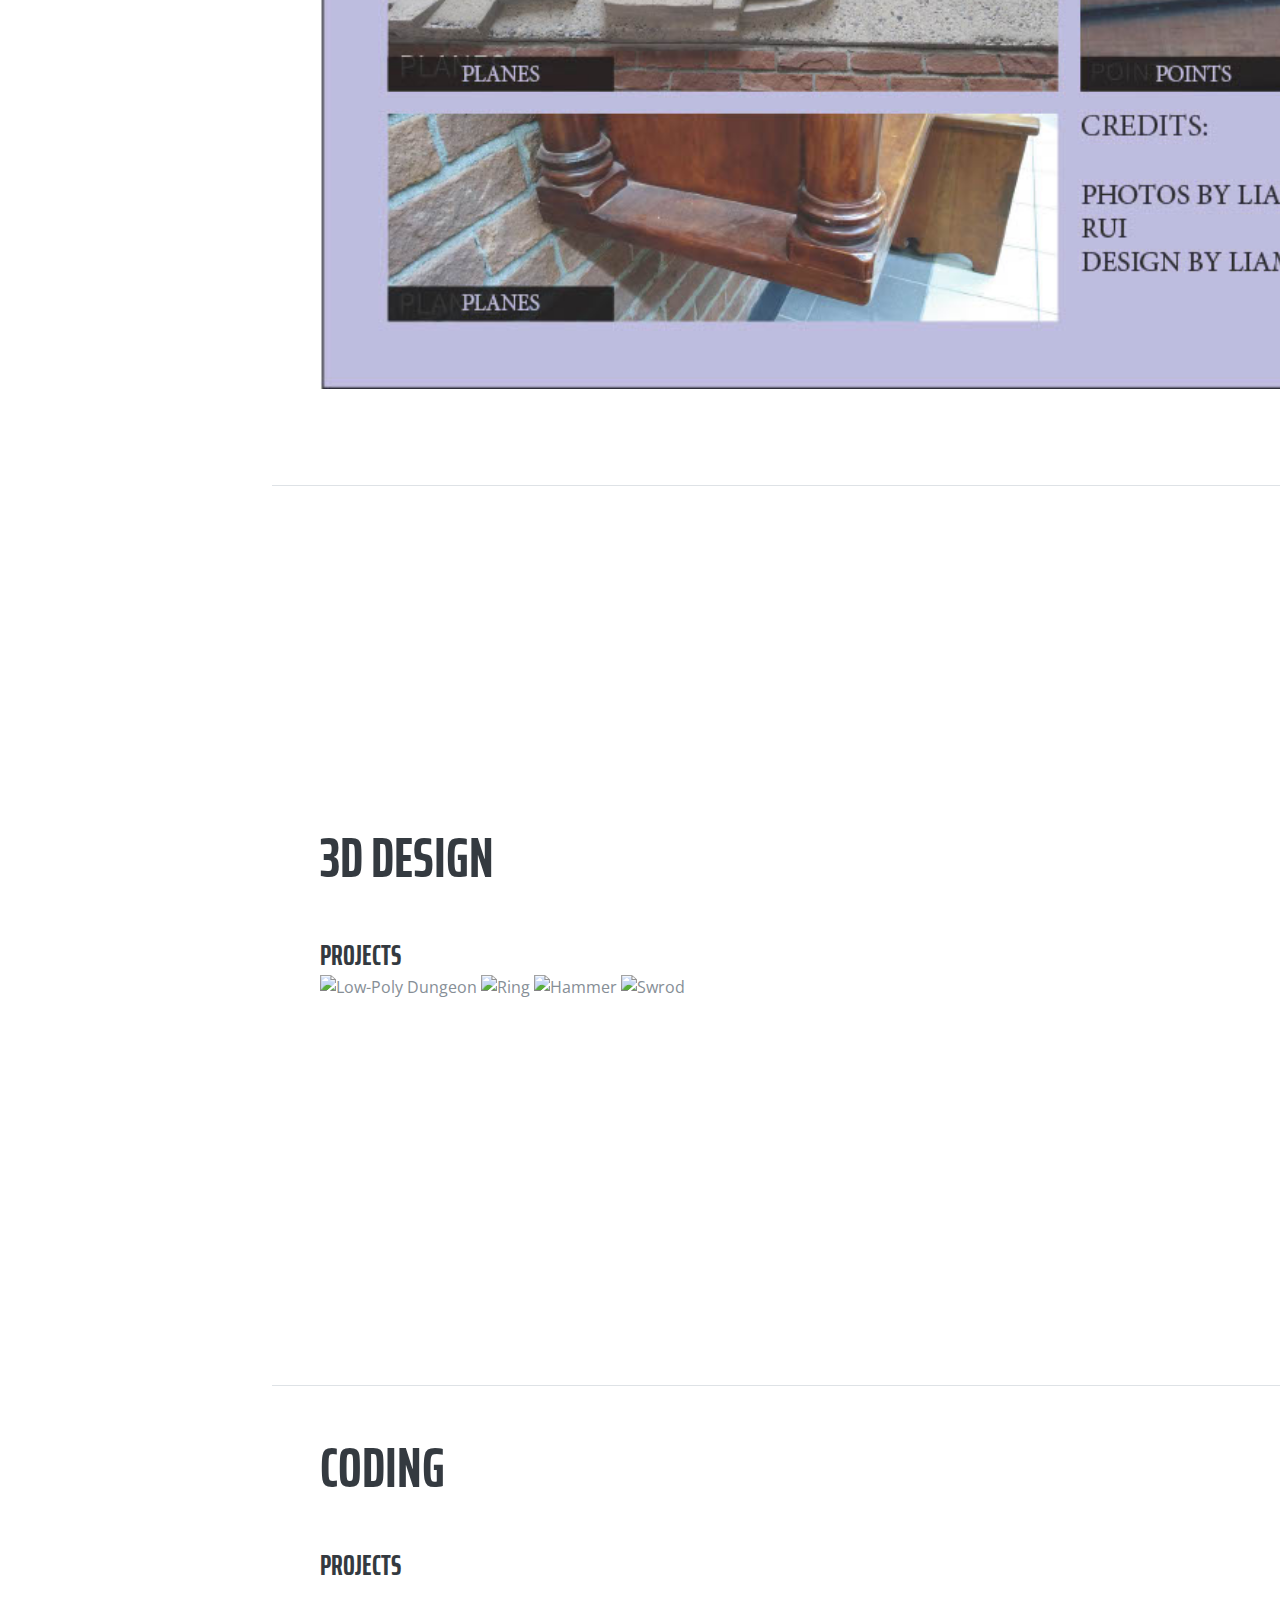
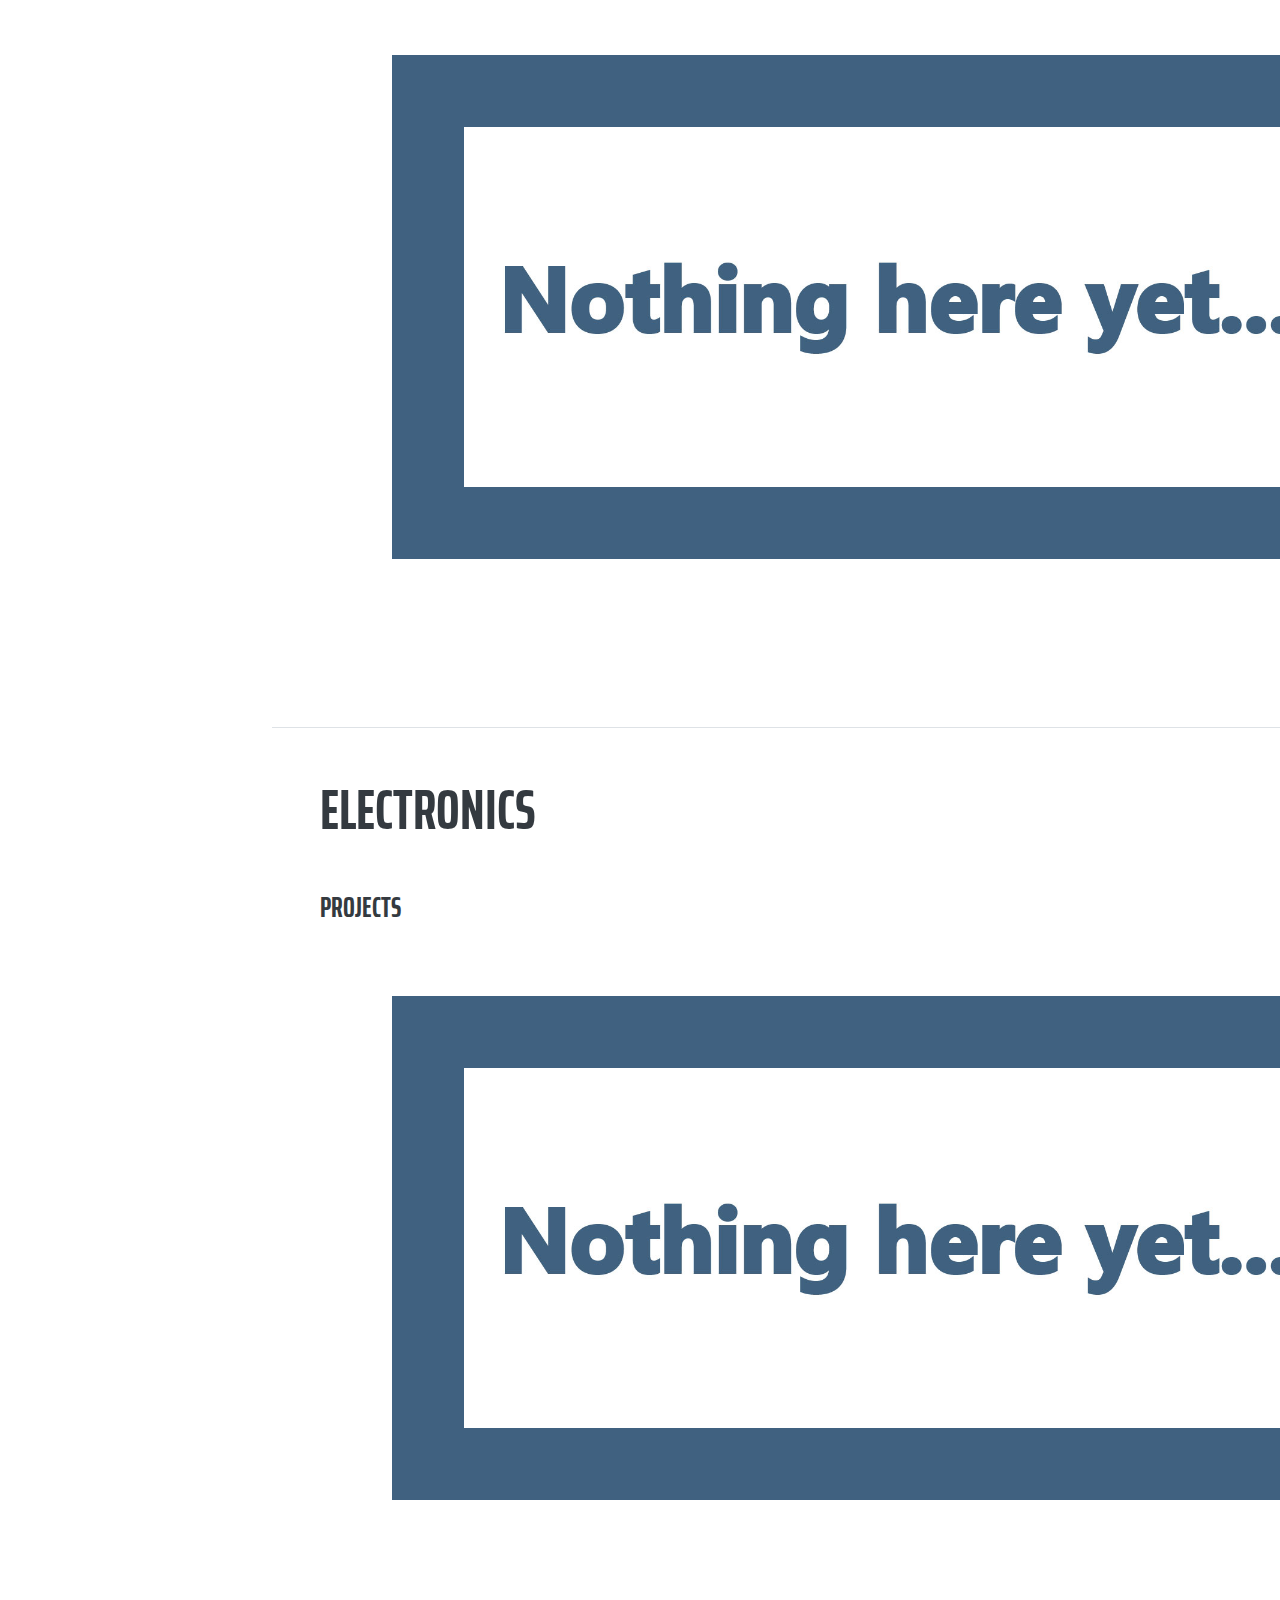
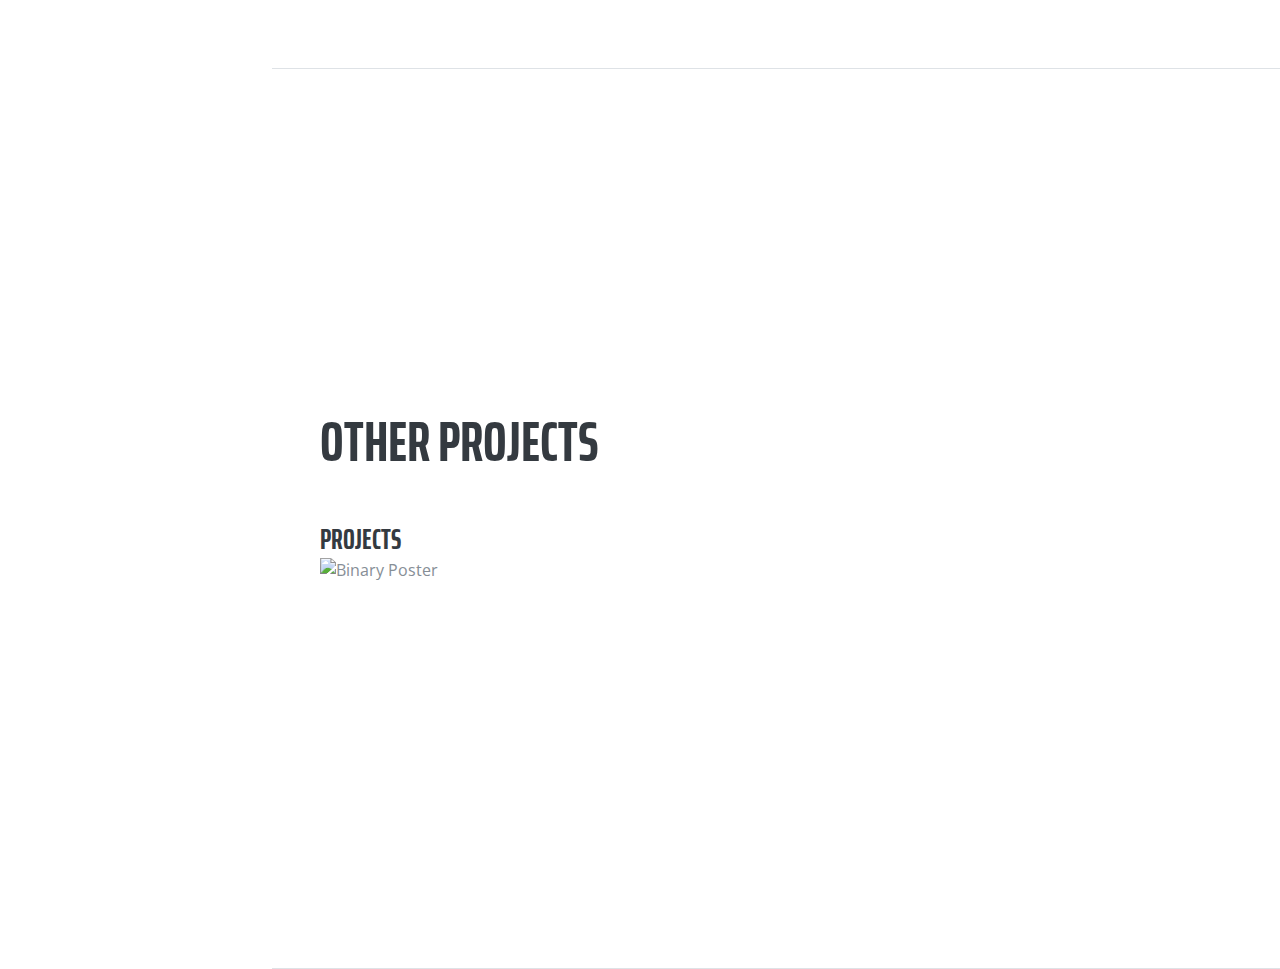
==== commit dd749974: "Update indexMobile.html" ====
--- a/indexMobile.html
+++ b/indexMobile.html
@@ -76,6 +76,8 @@
           <p class="mb-5">I am a secondary 3 student in the <a href="https://www.hrhs.rsb.qc.ca/academics/programs/ican/">iCan</a> program at Heritage Regional High School.
             This is a portfolio of my favorite work so far. To enlarge an image, right-click on it and select "Open image in new tab".
           </p>
+          <p class="mb-5"> <a href="https://laf29.github.io/ican_portfolio">Desktop Version</a>
+          </p>
           <ul class="list-inline list-social-icons mb-0">
             <li class="list-inline-item">
               <a href="https://github.com/laf29">
